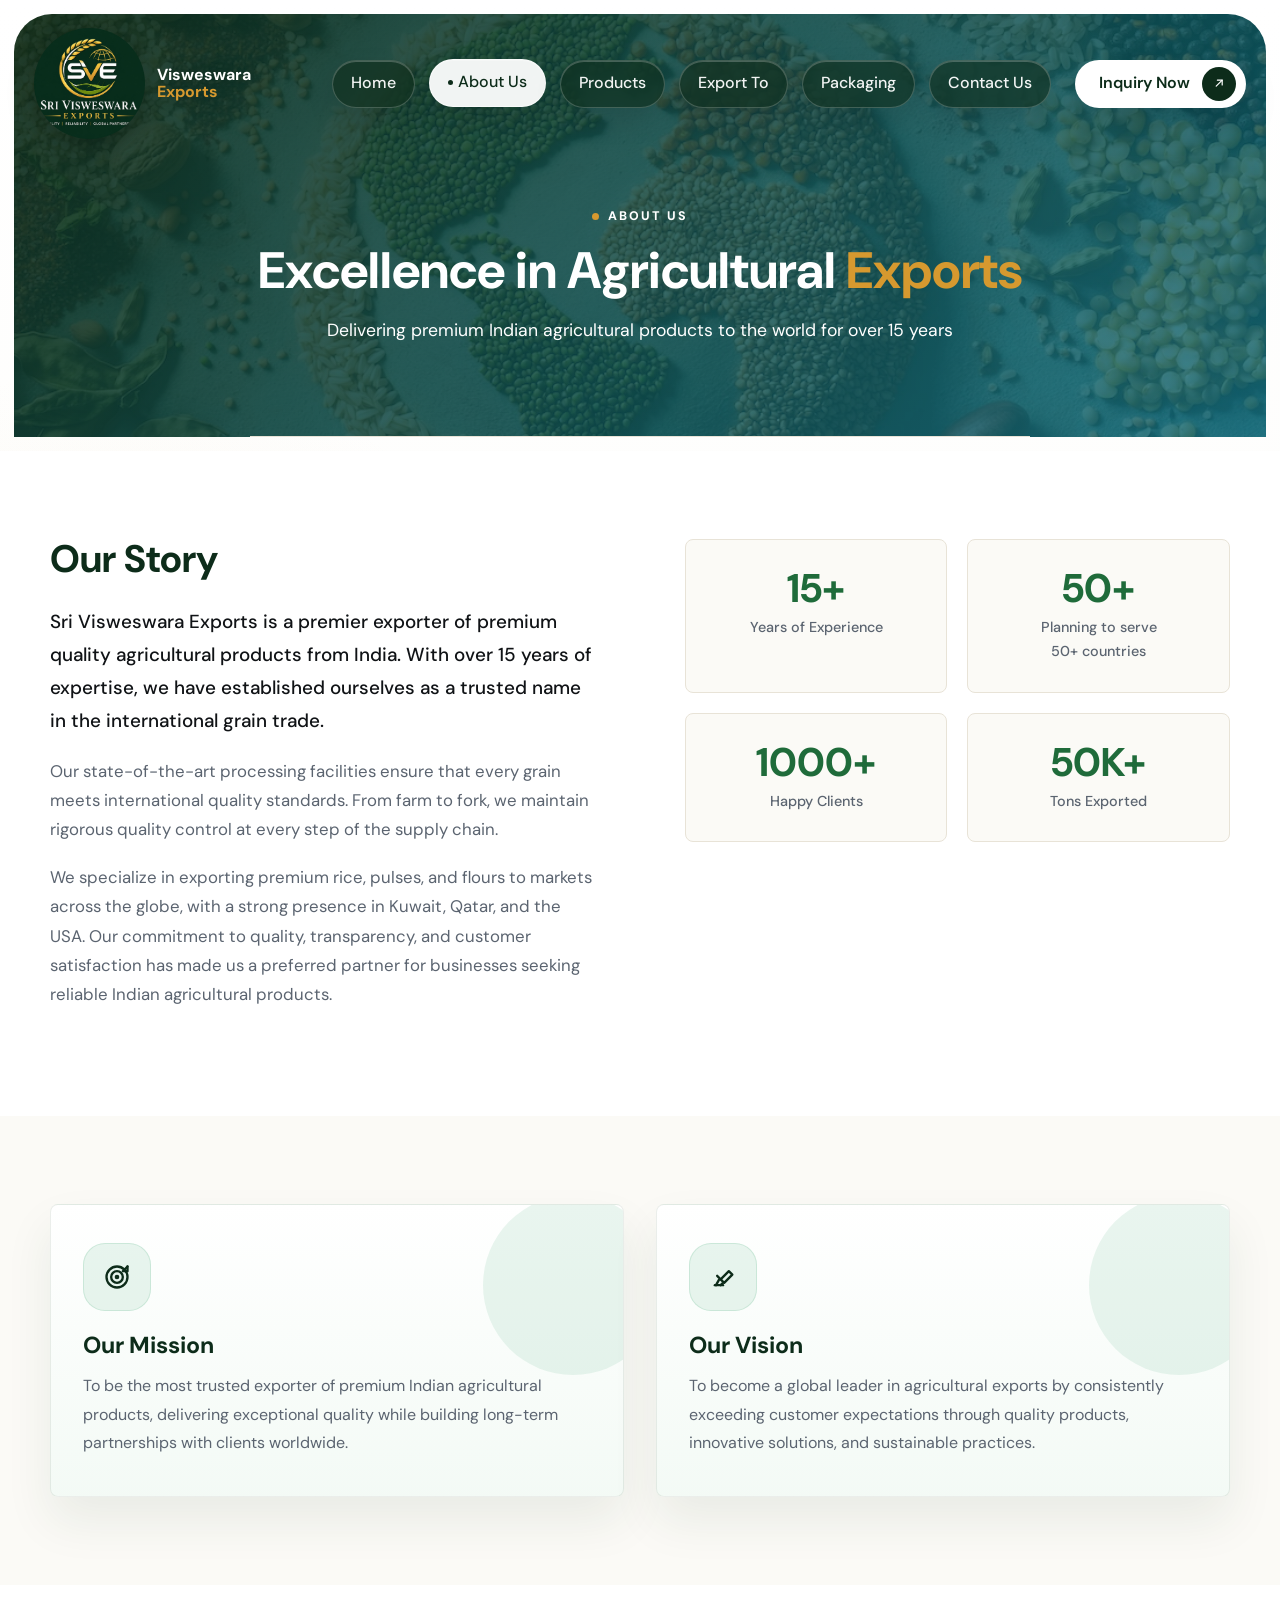
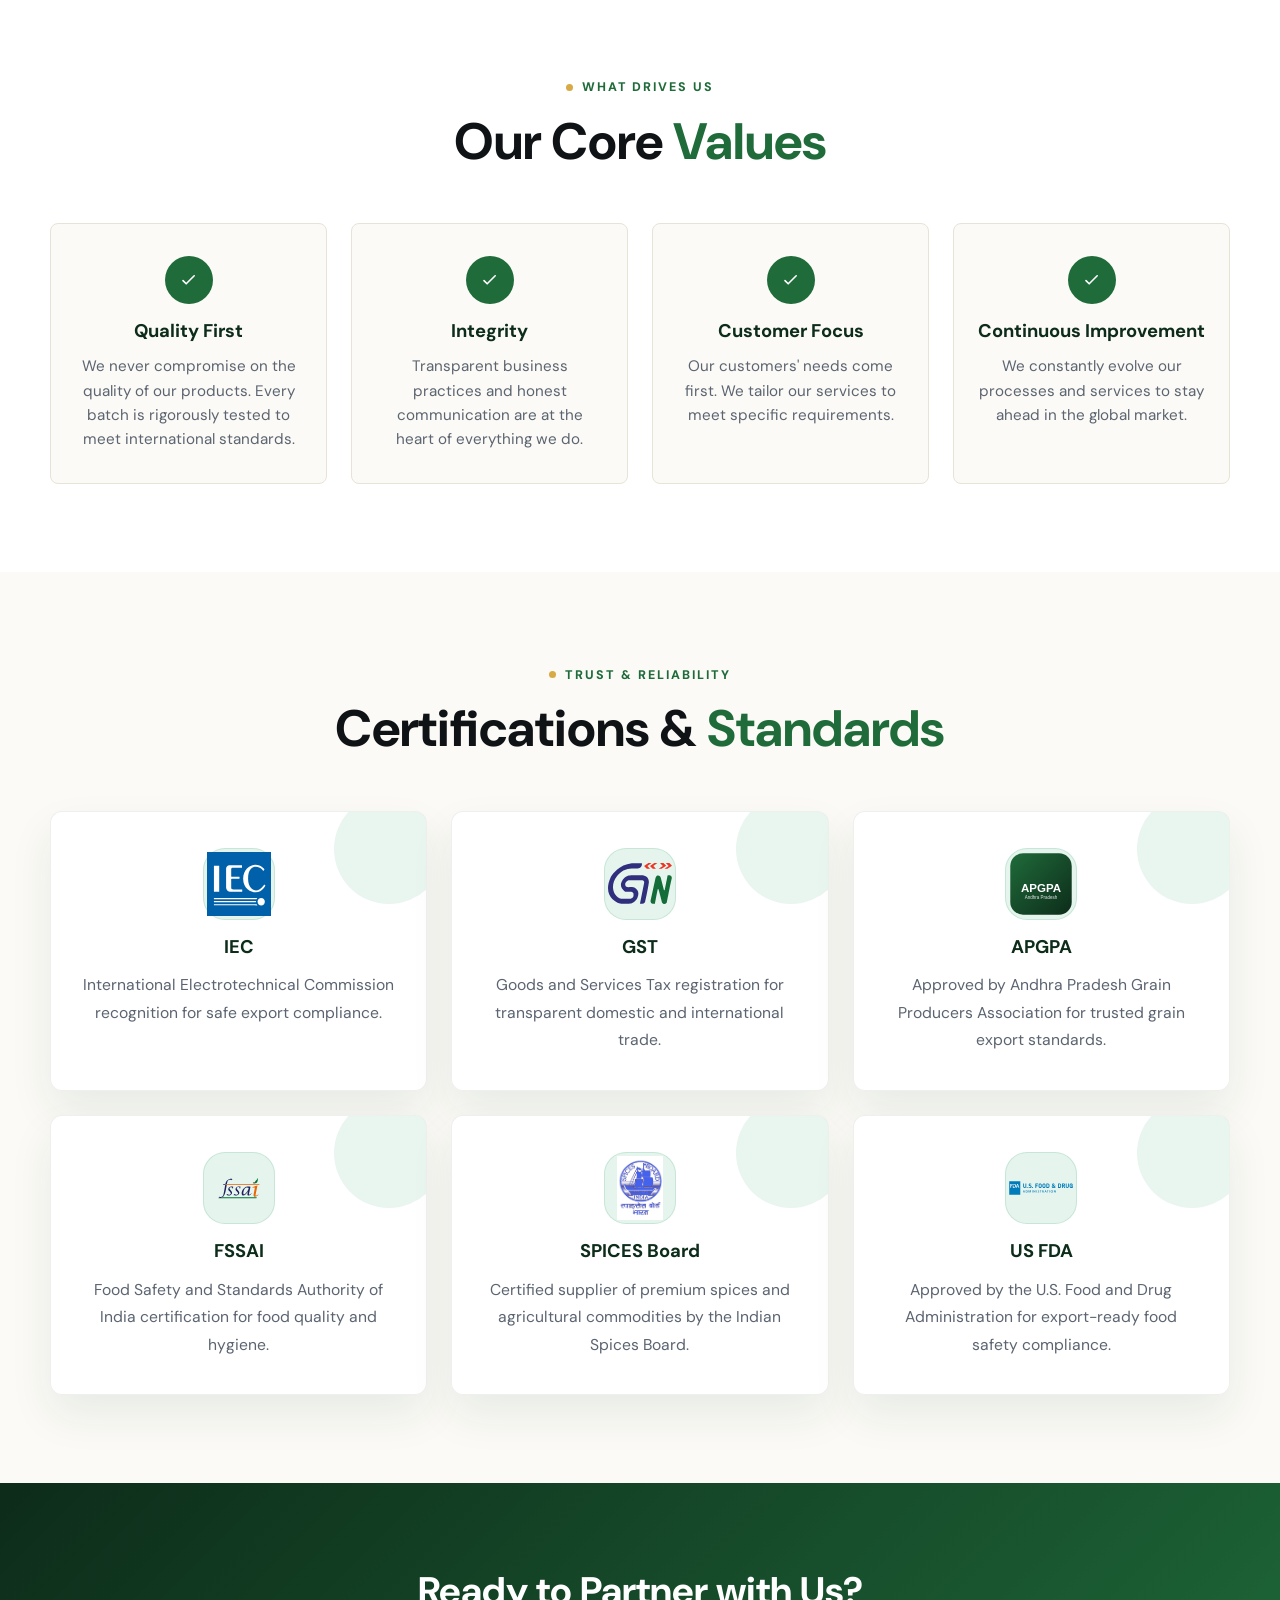
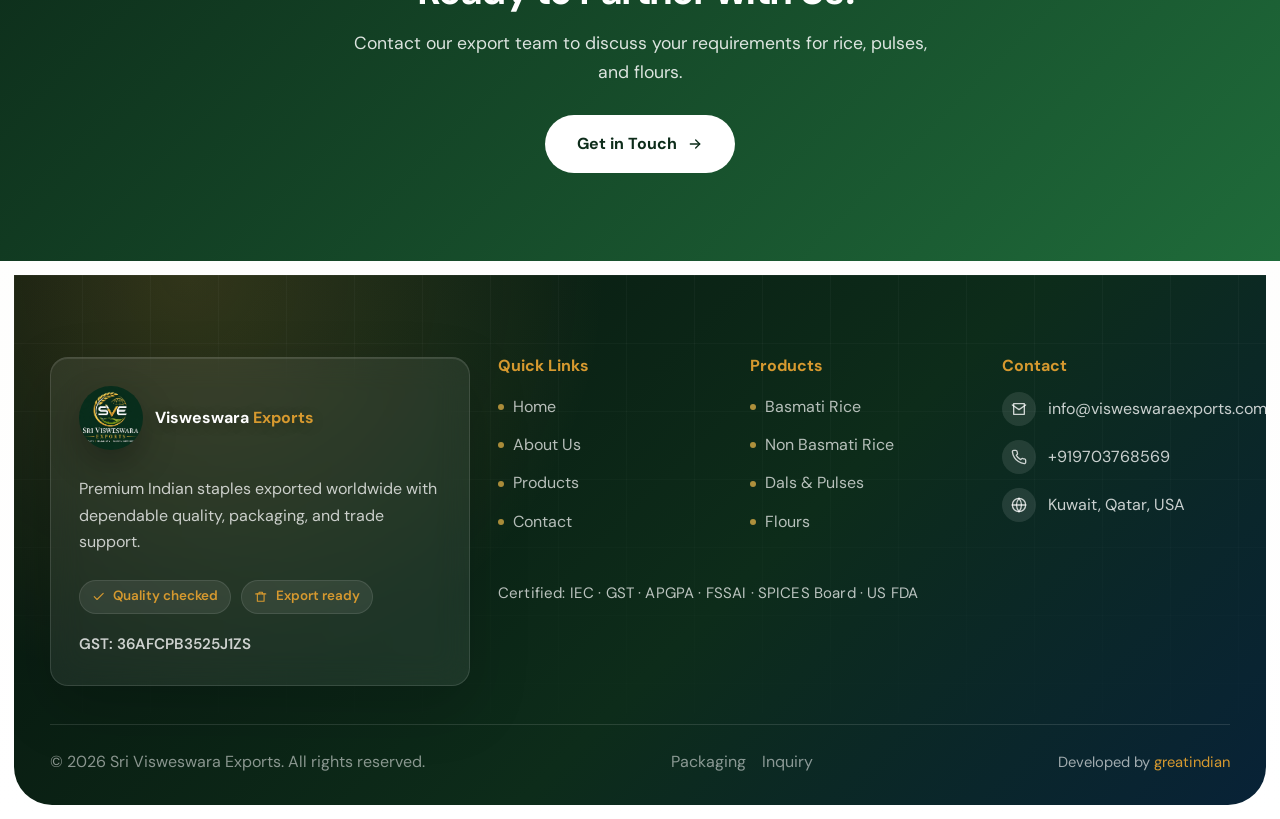
==== about.html @ f35da3e6 "50+ countries" ====
<!DOCTYPE html>
<html lang="en">
<head>
    <meta charset="UTF-8">
    <meta name="viewport" content="width=device-width, initial-scale=1.0">
    <title>About Us - Sri Visweswara Exports</title>
    <meta name="description" content="Learn about Sri Visweswara Exports - premier exporter of premium quality Indian rice, pulses, and flours with 15+ years of expertise.">
    <link rel="preconnect" href="https://fonts.googleapis.com">
    <link rel="preconnect" href="https://fonts.gstatic.com" crossorigin>
    <link href="https://fonts.googleapis.com/css2?family=Cormorant+Garamond:wght@400;500;600&family=DM+Sans:wght@400;500;600;700&family=Playfair+Display:wght@400;500;600;700&display=swap" rel="stylesheet">
    <link rel="stylesheet" href="styles.css">
</head>
<body class="inner-page">
    <nav class="navbar page-navbar" id="navbar" aria-label="Primary navigation">
        <div class="nav-container">
            <a href="index.html#home" class="logo" aria-label="Sri Visweswara Exports home">
                <img src="logo.jpeg" alt="" class="logo-mark">
                <span class="logo-text">Visweswara <span>Exports</span></span>
            </a>
            <ul class="nav-menu" id="navMenu">
                <li><a href="index.html#home" class="nav-link">Home</a></li>
                <li><a href="about.html" class="nav-link active">About Us</a></li>
                <li><a href="products.html" class="nav-link">Products</a></li>
                <li><a href="index.html#exports" class="nav-link">Export To</a></li>
                <li><a href="products.html#packaging" class="nav-link">Packaging</a></li>
                <li><a href="contact.html" class="nav-link">Contact Us</a></li>
            </ul>
            <div class="nav-actions">
                <button class="nav-menu-button" type="button" aria-label="Open quick menu">
                    <span></span>
                    <span></span>
                    <span></span>
                </button>
                <a href="contact.html" class="nav-cta">Inquiry Now <span aria-hidden="true"><svg class="icon-svg" viewBox="0 0 24 24"><path d="M7 17 17 7"/><path d="M9 7h8v8"/></svg></span></a>
            </div>
            <button class="hamburger" id="hamburger" aria-label="Toggle menu">
                <span></span>
                <span></span>
                <span></span>
            </button>
        </div>
    </nav>

    <main>
        <section class="page-hero">
            <div class="container">
                <span class="section-tag">About Us</span>
                <h1 class="section-title">Excellence in Agricultural <span class="text-gradient">Exports</span></h1>
                <p class="section-subtitle">
                    Delivering premium Indian agricultural products to the world for over 15 years
                </p>
            </div>
        </section>

        <!-- About Content -->
        <section class="about-page-content">
            <div class="container">
                <div class="about-page-grid">
                    <div class="about-page-main">
                        <h2>Our Story</h2>
                        <p class="lead-text">
                            Sri Visweswara Exports is a premier exporter of premium quality agricultural products 
                            from India. With over 15 years of expertise, we have established ourselves as a 
                            trusted name in the international grain trade.
                        </p>
                        <p>
                            Our state-of-the-art processing facilities ensure that every grain meets 
                            international quality standards. From farm to fork, we maintain rigorous 
                            quality control at every step of the supply chain.
                        </p>
                        <p>
                            We specialize in exporting premium rice, pulses, and flours to markets across 
                            the globe, with a strong presence in Kuwait, Qatar, and the USA. Our commitment 
                            to quality, transparency, and customer satisfaction has made us a preferred 
                            partner for businesses seeking reliable Indian agricultural products.
                        </p>
                    </div>
                    <div class="about-page-stats">
                        <div class="stat-card">
                            <span class="stat-number">15+</span>
                            <span class="stat-label">Years of Experience</span>
                        </div>
                        <div class="stat-card">
                            <span class="stat-number">50+</span>
                            <span class="stat-label">Planning to serve<br>50+ countries</span>
                        </div>
                        <div class="stat-card">
                            <span class="stat-number">1000+</span>
                            <span class="stat-label">Happy Clients</span>
                        </div>
                        <div class="stat-card">
                            <span class="stat-number">50K+</span>
                            <span class="stat-label">Tons Exported</span>
                        </div>
                    </div>
                </div>
            </div>
        </section>

        <!-- Mission & Vision -->
        <section class="about-mission">
            <div class="container">
                <div class="mission-grid">
                    <div class="mission-card">
                        <div class="mission-icon"><svg class="icon-svg" viewBox="0 0 24 24" aria-hidden="true"><circle cx="12" cy="12" r="9"/><circle cx="12" cy="12" r="5"/><circle cx="12" cy="12" r="1"/><path d="m18 6 3-3"/><path d="M21 3v4h-4"/></svg></div>
                        <h3>Our Mission</h3>
                        <p>To be the most trusted exporter of premium Indian agricultural products, delivering exceptional quality while building long-term partnerships with clients worldwide.</p>
                    </div>
                    <div class="mission-card">
                        <div class="mission-icon"><svg class="icon-svg" viewBox="0 0 24 24" aria-hidden="true"><path d="m10 14 7-7 3 3-7 7Z"/><path d="m7 11 3 3"/><path d="M5 19h7"/><path d="M8.5 14.5 6 19"/><path d="M11.5 17.5 10 19"/></svg></div>
                        <h3>Our Vision</h3>
                        <p>To become a global leader in agricultural exports by consistently exceeding customer expectations through quality products, innovative solutions, and sustainable practices.</p>
                    </div>
                </div>
            </div>
        </section>

        <!-- Core Values -->
        <section class="about-values">
            <div class="container">
                <div class="section-header">
                    <span class="section-tag">What Drives Us</span>
                    <h2 class="section-title">Our Core <span class="text-gradient">Values</span></h2>
                </div>
                <div class="values-grid">
                    <div class="value-card">
                        <div class="value-icon"><svg class="icon-svg" viewBox="0 0 24 24" aria-hidden="true"><path d="m5 12 4 4L19 6"/></svg></div>
                        <h3>Quality First</h3>
                        <p>We never compromise on the quality of our products. Every batch is rigorously tested to meet international standards.</p>
                    </div>
                    <div class="value-card">
                        <div class="value-icon"><svg class="icon-svg" viewBox="0 0 24 24" aria-hidden="true"><path d="m5 12 4 4L19 6"/></svg></div>
                        <h3>Integrity</h3>
                        <p>Transparent business practices and honest communication are at the heart of everything we do.</p>
                    </div>
                    <div class="value-card">
                        <div class="value-icon"><svg class="icon-svg" viewBox="0 0 24 24" aria-hidden="true"><path d="m5 12 4 4L19 6"/></svg></div>
                        <h3>Customer Focus</h3>
                        <p>Our customers' needs come first. We tailor our services to meet specific requirements.</p>
                    </div>
                    <div class="value-card">
                        <div class="value-icon"><svg class="icon-svg" viewBox="0 0 24 24" aria-hidden="true"><path d="m5 12 4 4L19 6"/></svg></div>
                        <h3>Continuous Improvement</h3>
                        <p>We constantly evolve our processes and services to stay ahead in the global market.</p>
                    </div>
                </div>
            </div>
        </section>

        <!-- Certifications -->
        <section class="about-certifications">
            <div class="container">
                <div class="section-header">
                    <span class="section-tag">Trust & Reliability</span>
                    <h2 class="section-title">Certifications & <span class="text-gradient">Standards</span></h2>
                </div>
                <div class="certifications-grid">
                    <div class="cert-card">
                        <div class="cert-icon"><img src="images/iec-logo.svg" alt="IEC"></div>
                        <h3>IEC</h3>
                        <p>International Electrotechnical Commission recognition for safe export compliance.</p>
                    </div>
                    <div class="cert-card">
                        <div class="cert-icon"><img src="images/gst-logo.svg" alt="GST"></div>
                        <h3>GST</h3>
                        <p>Goods and Services Tax registration for transparent domestic and international trade.</p>
                    </div>
                    <div class="cert-card">
                        <div class="cert-icon"><img src="images/apgpa-logo.svg" alt="APGPA"></div>
                        <h3>APGPA</h3>
                        <p>Approved by Andhra Pradesh Grain Producers Association for trusted grain export standards.</p>
                    </div>
                    <div class="cert-card">
                        <div class="cert-icon"><img src="images/fssai-logo.svg" alt="FSSAI"></div>
                        <h3>FSSAI</h3>
                        <p>Food Safety and Standards Authority of India certification for food quality and hygiene.</p>
                    </div>
                    <div class="cert-card">
                        <div class="cert-icon"><img src="images/spices-board-logo.png" alt="SPices Board"></div>
                        <h3>SPICES Board</h3>
                        <p>Certified supplier of premium spices and agricultural commodities by the Indian Spices Board.</p>
                    </div>
                    <div class="cert-card">
                        <div class="cert-icon"><img src="images/fda-logo.svg" alt="US FDA"></div>
                        <h3>US FDA</h3>
                        <p>Approved by the U.S. Food and Drug Administration for export-ready food safety compliance.</p>
                    </div>
                </div>
            </div>
        </section>

        <!-- CTA Section -->
        <section class="about-cta">
            <div class="container">
                <div class="cta-content">
                    <h2>Ready to Partner with Us?</h2>
                    <p>Contact our export team to discuss your requirements for rice, pulses, and flours.</p>
                    <a href="contact.html" class="cta-button">Get in Touch <svg class="icon-svg" viewBox="0 0 24 24" aria-hidden="true"><path d="M5 12h14"/><path d="m13 6 6 6-6 6"/></svg></a>
                </div>
            </div>
        </section>
    </main>

    <!-- Footer -->
    <footer class="footer">
        <div class="container">
            <div class="footer-grid">
                <div class="footer-brand">
                    <a href="index.html#home" class="logo">
                        <img src="logo.jpeg" alt="" class="logo-mark">
                        <span class="logo-text">Visweswara <span>Exports</span></span>
                    </a>
                    <p class="footer-desc">Premium Indian staples exported worldwide with dependable quality, packaging, and trade support.</p>
                    <div class="footer-highlights" aria-label="Export highlights">
                        <span class="footer-chip"><svg class="icon-svg" viewBox="0 0 24 24" aria-hidden="true"><path d="M20 6 9 17l-5-5"/></svg> Quality checked</span>
                        <span class="footer-chip"><svg class="icon-svg" viewBox="0 0 24 24" aria-hidden="true"><path d="M3 7h18"/><path d="M6 7v13h12V7"/><path d="M9 7V4h6v3"/></svg> Export ready</span>
                    </div>
                    <p class="footer-gst">GST: 36AFCPB3525J1ZS</p>
                </div>
                <div class="footer-right">
                    <div class="footer-links">
                        <h4>Quick Links</h4>
                        <ul>
                            <li><a href="index.html#home">Home</a></li>
                            <li><a href="about.html">About Us</a></li>
                            <li><a href="products.html">Products</a></li>
                            <li><a href="contact.html">Contact</a></li>
                        </ul>
                    </div>
                    <div class="footer-links">
                        <h4>Products</h4>
                        <ul>
                            <li><a href="products.html#basmati">Basmati Rice</a></li>
                            <li><a href="products.html#non-basmati">Non Basmati Rice</a></li>
                            <li><a href="products.html#dals">Dals & Pulses</a></li>
                            <li><a href="products.html#flours">Flours</a></li>
                        </ul>
                    </div>
                    <div class="footer-links">
                        <h4>Contact</h4>
                        <div class="footer-contact-list">
                            <div class="footer-contact-item"><span class="footer-contact-icon"><svg class="icon-svg" viewBox="0 0 24 24" aria-hidden="true"><path d="M4 4h16v16H4z"/><path d="m22 6-10 7L2 6"/></svg></span><a href="mailto:info@visweswaraexports.com">info@visweswaraexports.com</a></div>
                            <div class="footer-contact-item"><span class="footer-contact-icon"><svg class="icon-svg" viewBox="0 0 24 24" aria-hidden="true"><path d="M22 16.9v3a2 2 0 0 1-2.2 2 19.8 19.8 0 0 1-8.6-3.1 19.5 19.5 0 0 1-6-6A19.8 19.8 0 0 1 2.1 4.2 2 2 0 0 1 4.1 2h3a2 2 0 0 1 2 1.7c.1.9.3 1.7.6 2.5a2 2 0 0 1-.5 2.1L8 9.5a16 16 0 0 0 6.5 6.5l1.2-1.2a2 2 0 0 1 2.1-.5c.8.3 1.6.5 2.5.6a2 2 0 0 1 1.7 2Z"/></svg></span><a href="tel:+919703768569">+919703768569</a></div>
                            <div class="footer-contact-item"><span class="footer-contact-icon"><svg class="icon-svg" viewBox="0 0 24 24" aria-hidden="true"><circle cx="12" cy="12" r="10"/><path d="M2 12h20"/><path d="M12 2a15.3 15.3 0 0 1 0 20"/><path d="M12 2a15.3 15.3 0 0 0 0 20"/></svg></span><span>Kuwait, Qatar, USA</span></div>
                        </div>
                    </div>
                    <p class="footer-certifications">Certified: IEC · GST · APGPA · FSSAI · SPICES Board · US FDA</p>
                </div>
            </div>
            <div class="footer-bottom">
                <p>&copy; 2026 Sri Visweswara Exports. All rights reserved.</p>
                <div class="footer-bottom-links">
                    <a href="products.html#packaging">Packaging</a>
                    <a href="contact.html">Inquiry</a>
                </div>
                <p class="footer-developed">Developed by <a href="https://webdesign.greatindian.net" target="_blank" rel="noopener">greatindian</a></p>
            </div>
        </div>
    </footer>

    <script src="script.js"></script>
</body>
</html>
---- styles.css ----
/* Sri Visweswara Exports */
:root {
    --ink: #101316;
    --muted: #5b6470;
    --paper: #fbfaf6;
    --white: #ffffff;
    --line: #e8e3d7;
    --green-900: #0d2c1a;
    --green-700: #1f6b3a;
    --green-500: #3a8d55;
    --gold: #d7aa45;
    /* --gold-soft: #f2dfb1; */
    --gold-soft: #d6992f;
    --sea: #0f6f82;
    --sky: #dbeef0;
    --shadow-sm: 0 10px 30px rgba(16, 19, 22, 0.08);
    --shadow-md: 0 22px 60px rgba(16, 19, 22, 0.14);
    --radius: 8px;
    --hero-radius: 38px;
    --container: 1180px;
    --font-heading: "Playfair Display", Georgia, serif;
    --font-body: "DM Sans", -apple-system, BlinkMacSystemFont, "Segoe UI", sans-serif;
    --transition: 220ms ease;
    --transition-slow: 520ms cubic-bezier(0.22, 1, 0.36, 1);
}

*,
*::before,
*::after {
    box-sizing: border-box;
}

html {
    scroll-behavior: smooth;
}

body {
    margin: 0;
    font-family: var(--font-body);
    color: var(--ink);
    background:
        radial-gradient(circle at 10% 20%, rgba(215, 170, 69, 0.08), transparent 28rem),
        linear-gradient(180deg, #ffffff 0%, var(--paper) 42%, #ffffff 100%);
    line-height: 1.65;
    overflow-x: hidden;
}

body::before {
    content: "";
    position: fixed;
    inset: 0;
    pointer-events: none;
    z-index: -1;
    background-image: radial-gradient(circle, rgba(16, 19, 22, 0.18) 1.5px, transparent 1.5px);
    background-size: 172px 122px;
    opacity: 0.22;
}

img {
    display: block;
    max-width: 100%;
}

a {
    color: inherit;
    text-decoration: none;
    transition: color var(--transition), opacity var(--transition), transform var(--transition);
}

.icon-svg {
    width: 1em;
    height: 1em;
    display: block;
    fill: none;
    stroke: currentColor;
    stroke-width: 2;
    stroke-linecap: round;
    stroke-linejoin: round;
}

ul {
    list-style: none;
    margin: 0;
    padding: 0;
}

button,
input,
select,
textarea {
    font: inherit;
}

.container {
    width: min(100% - 40px, var(--container));
    margin: 0 auto;
}

h1,
h2,
h3,
h4 {
    margin: 0;
    line-height: 1.08;
    font-family: var(--font-body);
    color: var(--ink);
}

p {
    margin: 0;
}

.navbar {
    position: fixed;
    top: 28px;
    left: 0;
    right: 0;
    z-index: 20;
    padding: 0 34px;
    pointer-events: none;
}

.nav-container {
    width: min(100%, 1580px);
    margin: 0 auto;
    min-height: 58px;
    display: grid;
    grid-template-columns: auto 1fr auto;
    align-items: center;
    gap: 24px;
    pointer-events: auto;
}

.logo {
    display: inline-flex;
    align-items: center;
    gap: 12px;
    min-width: 0;
}

.logo-mark {
    width: 111px;
    height: 111px;
    border-radius: 50%;
    object-fit: cover;
    background: var(--white);
    box-shadow: 0 10px 28px rgba(0, 0, 0, 0.22);
    transition: transform var(--transition-slow), box-shadow var(--transition);
}

.logo:hover .logo-mark {
    transform: scale(1.04) rotate(-2deg);
    box-shadow: 0 16px 36px rgba(0, 0, 0, 0.28);
}

.logo-text {
    display: none;
    color: var(--white);
    font-weight: 700;
    line-height: 1.05;
    text-shadow: 0 2px 14px rgba(0, 0, 0, 0.22);
}

.logo-text span {
    color: var(--gold-soft);
}

.nav-menu {
    justify-self: center;
    display: flex;
    align-items: center;
    gap: 14px;
    padding: 0;
}

.nav-link {
    display: inline-flex;
    align-items: center;
    justify-content: center;
    min-height: 48px;
    padding: 0 24px;
    border-radius: 999px;
    color: rgba(255, 255, 255, 0.95);
    background: rgba(13, 44, 26, 0.48);
    border: 1px solid rgba(255, 255, 255, 0.2);
    box-shadow: inset 0 1px 0 rgba(255, 255, 255, 0.22), 0 12px 28px rgba(0, 0, 0, 0.12);
    backdrop-filter: blur(18px);
    -webkit-backdrop-filter: blur(18px);
    font-weight: 500;
    white-space: nowrap;
    transition: transform var(--transition), background var(--transition), color var(--transition), border-color var(--transition);
}

.nav-link:hover,
.nav-link.active {
    transform: translateY(-1px);
    background: rgba(255, 255, 255, 0.94);
    color: var(--green-900);
    border-color: rgba(255, 255, 255, 0.62);
}

.nav-link.active::before {
    content: "";
    width: 5px;
    height: 5px;
    margin-right: 5px;
    border-radius: 50%;
    background: currentColor;
}

.nav-actions {
    display: inline-flex;
    align-items: center;
    gap: 22px;
}

.nav-menu-button {
    width: 44px;
    height: 44px;
    border: 0;
    background: transparent;
    display: inline-grid;
    gap: 7px;
    align-content: center;
    padding: 0;
    cursor: pointer;
}

.nav-menu-button span,
.hamburger span {
    display: block;
    width: 32px;
    height: 2px;
    border-radius: 999px;
    background: rgba(255, 255, 255, 0.86);
}

.nav-cta {
    display: inline-flex;
    align-items: center;
    justify-content: center;
    gap: 12px;
    min-height: 48px;
    padding: 0 10px 0 24px;
    border-radius: 999px;
    background: var(--white);
    color: var(--green-900);
    font-weight: 600;
    box-shadow: 0 16px 34px rgba(0, 0, 0, 0.16);
    white-space: nowrap;
}

.nav-cta span {
    display: grid;
    place-items: center;
    width: 34px;
    height: 34px;
    border-radius: 50%;
    background: var(--green-900);
    color: var(--white);
    font-size: 0.9rem;
}

.hamburger {
    display: none;
    width: 48px;
    height: 48px;
    border: 0;
    border-radius: 999px;
    background: rgba(13, 44, 26, 0.48);
    backdrop-filter: blur(16px);
    -webkit-backdrop-filter: blur(16px);
    padding: 0;
    margin-right: 1rem;
    place-items: center;
    align-content: center;
    gap: 5px;
    cursor: pointer;
}

.navbar.scrolled .nav-link,
.navbar.scrolled .hamburger {
    background: rgba(16, 19, 22, 0.68);
}

.navbar.scrolled .nav-link:hover,
.navbar.scrolled .nav-link.active,
.navbar.scrolled .hamburger:hover {
    background: rgba(255, 255, 255, 0.94);
    color: var(--green-900);
    border-color: rgba(255, 255, 255, 0.62);
}

.nav-cta:hover,
.cta-button:hover {
    transform: translateY(-2px);
    box-shadow: 0 18px 42px rgba(0, 0, 0, 0.2);
}

.nav-cta:hover span {
    transform: rotate(45deg);
}

.nav-cta span {
    transition: transform var(--transition), background var(--transition);
}

.page-navbar .nav-link,
.page-navbar .hamburger {
    background: rgba(13, 44, 26, 0.62);
}

.page-navbar .nav-link:hover,
.page-navbar .nav-link.active {
    background: rgba(255, 255, 255, 0.94);
    color: var(--green-900);
}

.page-navbar .logo-text {
    display: inline;
    color: var(--white);
    text-shadow: 0 2px 14px rgba(0, 0, 0, 0.22);
}

.page-navbar .logo-text span {
    color: var(--gold-soft);
}

.hero {
    position: relative;
    min-height: 691px;
    margin: 14px;
    border-top-left-radius: var(--hero-radius);
    border-top-right-radius: var(--hero-radius);
    border-bottom-left-radius: 0;
    border-bottom-right-radius: 0;
    overflow: hidden;
    isolation: isolate;
    display: grid;
    align-items: center;
    padding: 138px clamp(28px, 5vw, 78px) 0;
    /* box-shadow: 0 22px 70px rgba(13, 44, 26, 0.24); */
}

.hero-bg {
    position: absolute;
    inset: 0;
    z-index: -2;
    background-image: url("hero-bg.jpg");
    background-size: cover;
    background-position: center 33%;
    filter: saturate(1.08);
    transform: scale(1.015);
}

.hero-bg::after {
    content: "";
    position: absolute;
    inset: 0;
    background:
        linear-gradient(180deg, rgba(10, 18, 31, 0.32) 0%, rgba(10, 18, 31, 0.42) 44%, rgba(9, 36, 43, 0.62) 100%),
        linear-gradient(90deg, rgba(0, 0, 0, 0.2), transparent 45%, rgba(0, 0, 0, 0.18));
}

.hero-content {
    width: min(100%, 1480px);
    margin: 0 auto 5rem auto;
    text-align: center;
    position: relative;
    z-index: 2;
}

.hero-title {
    color: var(--white);
    font-family: var(--font-body);
    font-size: clamp(2.31rem, 4.9vw, 5.18rem);
    line-height: 1.02;
    font-weight: 700;
    text-transform: uppercase;
    letter-spacing: 0;
    text-shadow: 0 7px 30px rgba(0, 0, 0, 0.28);
    max-width: 1400px;
    margin: 0 auto;
}

.hero-service-card {
    position: absolute;
    left: clamp(28px, 4vw, 78px);
    bottom: 56px;
    z-index: 5;
    display: grid;
    grid-template-columns: 132px minmax(0, 1fr);
    gap: 18px;
    align-items: center;
    width: min(460px, calc(100% - 56px));
    min-height: 132px;
    padding: 12px 24px 12px 12px;
    border-radius: 16px;
    background: rgba(255, 255, 255, 0.96);
    box-shadow: 0 24px 58px rgba(0, 0, 0, 0.22);
    transition: transform var(--transition-slow), box-shadow var(--transition-slow);
}

.hero-service-card:hover {
    transform: translateY(-6px);
    box-shadow: 0 30px 68px rgba(0, 0, 0, 0.28);
}

.service-thumb {
    width: 132px;
    height: 108px;
    border-radius: 8px;
    object-fit: cover;
    object-position: 49% 51%;
    transition: transform var(--transition-slow);
}

.hero-service-card:hover .service-thumb {
    transform: scale(1.05);
}

.hero-service-card h2 {
    font-family: var(--font-body);
    font-size: 1.23rem;
    text-transform: uppercase;
    letter-spacing: 0;
    color: var(--ink);
    margin-bottom: 10px;
}

.hero-service-card p {
    color: #333942;
    font-size: 0.98rem;
    line-height: 1.55;
}

.hero-promise {
    position: absolute;
    right: clamp(34px, 8vw, 170px);
    bottom: 76px;
    z-index: 5;
    width: min(560px, 42vw);
    color: var(--white);
    font-size: clamp(1.16rem, 1.6vw, 1.72rem);
    font-weight: 700;
    line-height: 1.42;
    text-shadow: 0 5px 24px rgba(0, 0, 0, 0.34);
}

.hero-emblem {
    position: absolute;
    right: 54px;
    bottom: 82px;
    z-index: 5;
    width: 92px;
    height: 92px;
    border: 2px solid rgba(255, 255, 255, 0.85);
    border-radius: 50%;
    opacity: 0.9;
}

.hero-emblem::before,
.hero-emblem::after {
    content: "";
    position: absolute;
    inset: 14px;
    border: 1px solid rgba(255, 255, 255, 0.85);
    transform: rotate(45deg);
}

.hero-emblem::after {
    transform: rotate(90deg);
}
.scroll-indicator-section {
    margin-top: -40px;
}
.scroll-indicator {
    position: absolute;
    left: 50%;
    transform: translateX(-50%);
    z-index: 8;
    width: 72px;
    height: 72px;
    border-radius: 50%;
    border: 2px solid rgba(255, 255, 255, 0.45);
    background: rgba(255, 255, 255, 0.95);
    backdrop-filter: blur(10px);
    box-shadow: 0 18px 38px rgba(0, 0, 0, 0.18);
    display: block;
    text-decoration: none;
    cursor: pointer;
    transition: transform var(--transition), box-shadow var(--transition);
    animation: pulseGlow 2.8s ease-in-out infinite, scrollShift 2.8s ease-in-out infinite;
}

.scroll-indicator::before {
    content: "";
    position: absolute;
    left: 50%;
    bottom: -8px;
    transform: translateX(-50%);
    width: 100px;
    height: 30px;
    border-radius: 50%;
    background: radial-gradient(ellipse at center, rgba(255, 255, 255, 0.06) 0%, transparent 70%);
    z-index: -1;
}

.scroll-indicator::after {
    content: "";
    position: absolute;
    left: 50%;
    bottom: -20px;
    transform: translateX(-50%);
    width: 140px;
    height: 40px;
    border-radius: 50%;
    background: radial-gradient(ellipse at center, rgba(255, 255, 255, 0.03) 0%, transparent 70%);
    z-index: -2;
}

.scroll-indicator span {
    position: absolute;
    top: 50%;
    left: 50%;
    transform: translate(-50%, -50%);
    display: block;
    width: 2px;
    height: 28px;
    border-radius: 999px;
    background: linear-gradient(to bottom, transparent 0%, #000000 20%, #000000 80%, transparent 100%);
    background-size: 2px 200%;
    background-position: 0% 0%;
    animation: slideDown 2s linear infinite;
    z-index: 2;
}

.scroll-indicator span::before {
    content: "";
    position: absolute;
    left: 50%;
    bottom: -2px;
    width: 6px;
    height: 1.5px;
    border-radius: 999px;
    background: #000000;
    transform: translateX(-100%) rotate(45deg);
    transform-origin: right center;
}

.scroll-indicator span::after {
    content: "";
    position: absolute;
    left: 50%;
    bottom: -2px;
    width: 6px;
    height: 1.5px;
    border-radius: 999px;
    background: #000000;
    transform: translateX(0%) rotate(-45deg);
    transform-origin: left center;
}

.scroll-indicator:hover span::before,
.scroll-indicator:hover span::after {
    background: #000000;
}

@keyframes slideDown {
    0% {
        background-position: 0% 0%;
    }
    100% {
        background-position: 0% 100%;
    }
}

@keyframes pulseGlow {
    0%, 100% {
        box-shadow: 0 18px 38px rgba(0, 0, 0, 0.18);
    }
    50% {
        box-shadow: 0 22px 44px rgba(0, 0, 0, 0.22);
    }
}

@keyframes scrollShift {
    0%, 100% {
        transform: translateX(-50%) translateY(0);
    }
    50% {
        transform: translateX(-50%) translateY(10px);
    }
}

.scroll-hill {
  position: absolute;
  left: 50%;
  bottom: -1px;
  transform: translateX(-50%);
  width: min(127px, 85vw);
  height: 78px;
  background: var(--white);
  /* Ensure the bottom corners of the hill itself are sharp (0) 
     so the waves can attach cleanly */
  border-radius: 55% 55% 0 0 / 100% 100% 0 0; 
  box-shadow: 0 12px 30px rgba(0, 0, 0, 0.08);
  z-index: 6;
}

.scroll-hill::before,
.scroll-hill::after {
  content: "";
  position: absolute;
  bottom: -1px;
  width: 30px;
  height: 30px;
  background: transparent;
  pointer-events: none;
}

/* Left Wave - Scoops outward to the left */
.scroll-hill::before {
  left: -28px; 
  border-radius: 0 0 30px 0; /* Curve the bottom-right corner */
  /* Shadow offset must match the width (30px) to fill the gap perfectly */
  box-shadow: 15px 15px 0 15px var(--white);
  clip-path: inset(0 0 0 0); /* Keeps shadow from bleeding upward */
}

/* Right Wave - Scoops outward to the right */
.scroll-hill::after {
  right: -28px;
  border-radius: 0 0 0 30px; /* Curve the bottom-left corner */
  box-shadow: -15px 15px 0 15px var(--white);
  clip-path: inset(0 0 0 0);
}

.scroll-indicator:hover {
    transform: translateX(-50%) translateY(-2px);
    box-shadow: 0 6px 24px rgba(0, 0, 0, 0.4);
}

.section-tag {
    display: inline-flex;
    align-items: center;
    gap: 9px;
    margin-bottom: 16px;
    color: var(--green-700);
    font-size: 0.78rem;
    font-weight: 800;
    letter-spacing: 0.16em;
    text-transform: uppercase;
}

.section-tag::before {
    content: "";
    width: 7px;
    height: 7px;
    border-radius: 50%;
    background: var(--gold);
}

.section-title {
    font-size: clamp(2.3rem, 4vw, 4rem);
    letter-spacing: 0;
}

.text-gradient {
    color: var(--green-700);
}

.section-subtitle {
    max-width: 650px;
    margin: 18px auto 0;
    color: var(--muted);
    font-size: 1.1rem;
}

.section-header {
    text-align: center;
    margin-bottom: 54px;
}

.page-hero {
    position: relative;
    padding: 188px 0 92px;
    text-align: center;
    margin: 14px;
    border-top-left-radius: var(--hero-radius);
    border-top-right-radius: var(--hero-radius);
    border-bottom-left-radius: 0;
    border-bottom-right-radius: 0;
    background:
        linear-gradient(135deg, rgba(13, 44, 26, 0.9), rgba(15, 111, 130, 0.78)),
        url("hero-bg.jpg") center 34% / cover;
}

.page-hero .section-title,
.page-hero .section-subtitle,
.page-hero .section-tag {
    color: var(--white);
}

.page-hero .text-gradient {
    color: var(--gold-soft);
}

.page-hero .section-tag::before {
    background: var(--gold-soft);
}

.page-hero::after {
    content: "";
    position: absolute;
    left: 50%;
    bottom: 0;
    width: min(780px, calc(100% - 40px));
    height: 1px;
    transform: translateX(-50%);
    background: var(--line);
}

/* About Page Styles */
.about-page-content {
    padding: 88px 0;
    background: var(--white);
}

.about-page-grid {
    display: grid;
    grid-template-columns: 1fr 1fr;
    gap: clamp(48px, 7vw, 90px);
    align-items: start;
}

.about-page-main h2 {
    font-size: clamp(1.8rem, 3vw, 2.4rem);
    margin-bottom: 24px;
    color: var(--green-900);
}

.about-page-main .lead-text {
    font-size: 1.18rem;
    color: var(--ink);
    font-weight: 500;
    margin-bottom: 20px;
}

.about-page-main p {
    color: var(--muted);
    font-size: 1.05rem;
    line-height: 1.75;
    margin-bottom: 18px;
}

.about-page-stats {
    display: grid;
    grid-template-columns: 1fr 1fr;
    gap: 20px;
}

.stat-card {
    padding: 28px 24px;
    border-radius: var(--radius);
    background: var(--paper);
    text-align: center;
    border: 1px solid var(--line);
    transition: transform var(--transition-slow), box-shadow var(--transition-slow), border-color var(--transition);
}

.stat-number {
    display: block;
    font-family: var(--font-body);
    font-size: 2.5rem;
    font-weight: 700;
    color: var(--green-700);
    line-height: 1;
}

.stat-label {
    display: block;
    margin-top: 8px;
    color: var(--muted);
    font-size: 0.9rem;
    font-weight: 500;
}

/* Mission & Vision */
.about-mission {
    padding: 88px 0;
    background: var(--paper);
}

.mission-grid {
    display: grid;
    grid-template-columns: 1fr 1fr;
    gap: 32px;
}

.mission-card {
    position: relative;
    overflow: hidden;
    padding: 38px 32px;
    border-radius: var(--radius);
    background: linear-gradient(180deg, rgba(255, 255, 255, 0.96), rgba(243, 250, 245, 0.96));
    border: 1px solid rgba(34, 70, 34, 0.09);
    box-shadow: 0 24px 48px rgba(20, 58, 35, 0.08);
    transition: transform var(--transition-slow), box-shadow var(--transition-slow), border-color var(--transition);
}

.mission-card::before {
    content: "";
    position: absolute;
    top: -10px;
    right: -40px;
    width: 180px;
    height: 180px;
    background: rgba(76, 174, 125, 0.12);
    border-radius: 50%;
}

.mission-card:hover,
.cert-card:hover,
.stat-card:hover {
    transform: translateY(-6px);
    box-shadow: 0 32px 70px rgba(20, 58, 35, 0.14);
    border-color: rgba(76, 174, 125, 0.35);
}

.mission-icon {
    width: 68px;
    height: 68px;
    display: grid;
    place-items: center;
    margin-bottom: 22px;
    border-radius: 22px;
    color: var(--green-900);
    background: rgba(76, 174, 125, 0.12);
    box-shadow: inset 0 0 0 1px rgba(76, 174, 125, 0.18);
    font-size: 1.6rem;
}

.mission-icon svg {
    width: 28px;
    height: 28px;
    stroke: currentColor;
    fill: none;
}

.mission-card h3 {
    font-size: 1.45rem;
    margin-bottom: 14px;
    color: var(--green-900);
}

.mission-card p {
    color: var(--muted);
    line-height: 1.8;
    font-size: 1rem;
}

/* Core Values */
.about-values {
    padding: 88px 0;
    background: var(--white);
}

.values-grid {
    display: grid;
    grid-template-columns: repeat(4, 1fr);
    gap: 24px;
}

.value-card {
    padding: 32px 24px;
    border-radius: var(--radius);
    background: var(--paper);
    text-align: center;
    border: 1px solid var(--line);
    transition: transform var(--transition), box-shadow var(--transition);
}

.value-card:hover {
    transform: translateY(-4px);
    box-shadow: var(--shadow-sm);
}

.value-icon {
    width: 48px;
    height: 48px;
    margin: 0 auto 18px;
    display: grid;
    place-items: center;
    border-radius: 50%;
    background: var(--green-700);
    color: var(--white);
    font-weight: 800;
    font-size: 1.2rem;
}

.value-card h3 {
    font-size: 1.15rem;
    margin-bottom: 12px;
    color: var(--green-900);
}

.value-card p {
    color: var(--muted);
    font-size: 0.95rem;
    line-height: 1.6;
}

/* Certifications */
.about-certifications {
    padding: 88px 0;
    background: var(--paper);
}

.certifications-grid {
    display: grid;
    grid-template-columns: repeat(3, minmax(0, 1fr));
    gap: 24px;
}

.cert-card {
    position: relative;
    overflow: hidden;
    padding: 36px 28px;
    border-radius: calc(var(--radius) + 4px);
    background: rgba(255, 255, 255, 0.96);
    text-align: center;
    border: 1px solid rgba(34, 70, 34, 0.08);
    box-shadow: 0 20px 44px rgba(15, 64, 33, 0.08);
    transition: transform var(--transition-slow), box-shadow var(--transition-slow), border-color var(--transition);
}

.cert-card::before {
    content: "";
    position: absolute;
    top: -18px;
    right: -18px;
    width: 110px;
    height: 110px;
    background: rgba(76, 174, 125, 0.12);
    border-radius: 50%;
}

.cert-card:hover {
    transform: translateY(-6px);
    box-shadow: 0 32px 70px rgba(15, 64, 33, 0.14);
    border-color: rgba(76, 174, 125, 0.28);
}

.cert-icon {
    position: relative;
    width: 72px;
    height: 72px;
    display: grid;
    place-items: center;
    margin: 0 auto 18px;
    border-radius: 22px;
    color: var(--green-900);
    background: rgba(76, 174, 125, 0.14);
    box-shadow: inset 0 0 0 1px rgba(76, 174, 125, 0.2);
    font-size: 1.15rem;
}

.cert-icon svg {
    width: 32px;
    height: 32px;
    stroke: currentColor;
    fill: none;
}

.cert-icon img {
    width: 64px;
    height: 64px;
    object-fit: contain;
}

.cert-card h3 {
    font-size: 1.15rem;
    margin-bottom: 14px;
    color: var(--green-900);
}

.cert-card p {
    color: var(--muted);
    font-size: 0.98rem;
    line-height: 1.75;
}

/* About CTA */
.about-cta {
    padding: 88px 0;
    background: linear-gradient(135deg, var(--green-900), var(--green-700));
}

.cta-content {
    text-align: center;
    max-width: 600px;
    margin: 0 auto;
}

.cta-content h2 {
    color: var(--white);
    font-size: clamp(1.8rem, 3vw, 2.4rem);
    margin-bottom: 16px;
}

.cta-content p {
    color: rgba(255, 255, 255, 0.85);
    font-size: 1.1rem;
    margin-bottom: 28px;
}

.cta-button {
    display: inline-flex;
    align-items: center;
    gap: 10px;
    padding: 16px 32px;
    border-radius: 999px;
    background: var(--white);
    color: var(--green-900);
    font-weight: 700;
    transition: transform var(--transition), box-shadow var(--transition);
}

.cta-button:hover {
    transform: translateY(-2px);
    box-shadow: var(--shadow-md);
}

.about,
.products,
.exports,
.why-us,
.contact {
    padding: 108px 0;
}

.about {
    background: var(--white);
}

.about-grid,
.contact-grid {
    display: grid;
    grid-template-columns: 1fr 1fr;
    gap: clamp(48px, 7vw, 90px);
    align-items: center;
}

.about-text,
.contact-desc {
    color: var(--muted);
    font-size: 1.08rem;
    margin-top: 20px;
}

.about-features {
    display: grid;
    gap: 14px;
    margin-top: 34px;
}

.feature-item,
.packaging-item,
.contact-method {
    display: flex;
    align-items: center;
    gap: 14px;
}

.feature-icon,
.pack-icon {
    flex: 0 0 auto;
    width: 30px;
    height: 30px;
    border-radius: 50%;
    display: grid;
    place-items: center;
    color: var(--white);
    background: var(--green-700);
    font-weight: 800;
    transition: transform var(--transition), background var(--transition);
}

.feature-item:hover .feature-icon,
.packaging-item:hover .pack-icon,
.contact-method:hover .method-icon {
    transform: scale(1.08);
    background: var(--gold);
}

.feature-item,
.packaging-item,
.contact-method {
    transition: transform var(--transition), color var(--transition);
}

.feature-item:hover,
.packaging-item:hover,
.contact-method:hover {
    transform: translateX(4px);
}

.about-image-wrapper {
    position: relative;
}

.about-image {
    min-height: 520px;
    border-radius: 22px;
    background:
        linear-gradient(135deg, rgba(13, 44, 26, 0.78), rgba(15, 111, 130, 0.38)),
        url("hero-bg.jpg") center / cover;
    box-shadow: var(--shadow-md);
    transition: transform var(--transition-slow), filter var(--transition-slow);
}

.about-image-wrapper:hover .about-image {
    transform: scale(1.015);
    filter: saturate(1.08);
}

.image-placeholder {
    display: none;
}

.about-pattern {
    position: absolute;
    inset: 26px -26px -26px 26px;
    border: 2px solid var(--gold);
    border-radius: 22px;
    z-index: -1;
}

.experience-badge {
    position: absolute;
    left: -28px;
    bottom: 32px;
    width: 176px;
    padding: 24px;
    border-radius: var(--radius);
    color: var(--white);
    background: var(--gold-soft);
    box-shadow: var(--shadow-md);
    transition: transform var(--transition-slow), box-shadow var(--transition-slow);
}

.about-image-wrapper:hover + .experience-badge,
.experience-badge:hover {
    transform: translateY(-5px);
    box-shadow: 0 28px 68px rgba(16, 19, 22, 0.2);
}

.exp-number {
    display: block;
    font-family: var(--font-heading);
    font-size: 3.2rem;
    font-weight: 700;
    line-height: 1;
}

.exp-text {
    display: block;
    margin-top: 6px;
    font-weight: 700;
    line-height: 1.25;
}

.products {
    background: var(--paper);
}

.products-grid,
.features-grid,
.exports-grid {
    display: grid;
    gap: 24px;
}

.products-grid {
    grid-template-columns: repeat(4, 1fr);
}

.product-card,
.feature-card,
.export-card,
.packaging-card,
.contact-form-wrapper {
    border: 1px solid rgba(16, 19, 22, 0.08);
    border-radius: var(--radius);
    background: var(--white);
    box-shadow: var(--shadow-sm);
}

.product-card,
.feature-card,
.export-card {
    overflow: hidden;
    transition: transform var(--transition), box-shadow var(--transition), border-color var(--transition);
}

.product-card {
    display: flex;
    flex-direction: column;
    height: 100%;
}

.product-card:hover,
.feature-card:hover,
.export-card:hover {
    transform: translateY(-6px);
    box-shadow: var(--shadow-md);
    border-color: rgba(215, 170, 69, 0.55);
}

.product-card:hover .product-card-img,
.feature-card:hover .feature-visual {
    transform: translateY(-4px) scale(1.08);
}

.product-image {
    min-height: 176px;
    aspect-ratio: 4 / 3;
    display: grid;
    place-items: center;
    position: relative;
    overflow: hidden;
    background:
        radial-gradient(circle at 28% 20%, rgba(242, 223, 177, 0.34), transparent 9rem),
        linear-gradient(135deg, var(--green-900), var(--sea));
}

.product-card-img {
    width: 100%;
    height: 100%;
    object-fit: cover;
    transition: transform var(--transition-slow), filter var(--transition);
}

.product-card:hover .product-card-img {
    filter: saturate(1.08) contrast(1.03);
}

.product-icon,
.feature-visual,
.method-icon {
    color: var(--green-700);
    font-size: 2.3rem;
}

.product-icon {
    font-size: 4.5rem;
    color: var(--gold-soft);
    transition: transform var(--transition-slow), filter var(--transition);
}

.product-overlay {
    position: absolute;
    left: 16px;
    bottom: 16px;
    padding: 7px 12px;
    border-radius: 999px;
    color: var(--green-900);
    background: var(--gold-soft);
    font-size: 0.78rem;
    font-weight: 800;
    transition: transform var(--transition), background var(--transition);
}

.product-card:hover .product-overlay {
    transform: translateY(-3px);
    background: var(--white);
}

.product-content {
    display: flex;
    flex: 1;
    flex-direction: column;
    padding: 24px;
}

.product-content h3,
.feature-card h3,
.export-card h3 {
    font-family: var(--font-body);
    font-size: 1.25rem;
    color: var(--green-900);
}

.product-list {
    display: grid;
    gap: 10px;
    margin: 18px 0 24px;
}

.product-list li {
    color: var(--muted);
    font-size: 0.96rem;
    padding-left: 18px;
    position: relative;
}

.product-list li::before {
    content: "";
    position: absolute;
    left: 0;
    top: 0.68em;
    width: 6px;
    height: 6px;
    border-radius: 50%;
    background: var(--gold);
}

.product-link {
    justify-content: center;
    min-height: 44px;
    margin-top: auto;
    padding: 0 16px;
    border: 1px solid rgba(31, 107, 58, 0.18);
    border-radius: 999px;
    color: var(--green-700);
    background: rgba(31, 107, 58, 0.08);
    font-weight: 800;
    display: inline-flex;
    align-items: center;
    gap: 6px;
}

.product-link:hover {
    color: var(--white);
    background: var(--green-700);
    transform: translateY(-2px);
}

.packaging-info {
    margin-top: 36px;
}

.packaging-card {
    width: min(100%, 820px);
    margin: 0 auto;
    padding: 28px 34px;
    transition: transform var(--transition-slow), box-shadow var(--transition-slow), border-color var(--transition);
}

.packaging-card:hover {
    transform: translateY(-5px);
    box-shadow: var(--shadow-md);
    border-color: rgba(215, 170, 69, 0.48);
}

.packaging-card h4 {
    display: inline-flex;
    align-items: center;
    gap: 10px;
    margin: 0 0 18px;
    color: var(--green-900);
    font-size: 1.18rem;
}

.packaging-details {
    display: flex;
    flex-wrap: wrap;
    gap: 16px 30px;
}

.exports {
    color: var(--white);
    background:
        linear-gradient(135deg, rgba(13, 44, 26, 0.95), rgba(15, 111, 130, 0.88)),
        url("hero-bg.jpg") center / cover;
}

.exports .section-title,
.exports .section-subtitle,
.exports .section-tag {
    color: var(--white);
}

.exports-grid {
    grid-template-columns: repeat(3, 1fr);
    margin-bottom: 44px;
}

.export-card {
    position: relative;
    text-align: center;
    padding: 34px 24px;
    background: rgba(255, 255, 255, 0.1);
    border-color: rgba(255, 255, 255, 0.16);
    backdrop-filter: blur(14px);
    -webkit-backdrop-filter: blur(14px);
}

.export-card::before {
    content: "";
    position: absolute;
    inset: 0;
    pointer-events: none;
    background: linear-gradient(135deg, rgba(242, 223, 177, 0.22), transparent 45%);
    opacity: 0;
    transition: opacity var(--transition);
}

.export-card:hover::before {
    opacity: 1;
}

.export-flag {
    width: 92px;
    height: 62px;
    display: grid;
    place-items: center;
    margin: 0 auto 16px;
    overflow: hidden;
    border-radius: 8px;
    background: rgba(255, 255, 255, 0.92);
    box-shadow: 0 16px 34px rgba(0, 0, 0, 0.18);
    transition: transform var(--transition), box-shadow var(--transition);
}

.export-flag img {
    width: 100%;
    height: 100%;
    object-fit: cover;
}

.export-card:hover .export-flag {
    transform: translateY(-4px) scale(1.04);
    box-shadow: 0 20px 44px rgba(0, 0, 0, 0.24);
}

.export-card h3 {
    color: var(--white);
}

.export-card p {
    color: rgba(255, 255, 255, 0.72);
    margin: 8px 0 18px;
}

.export-mark {
    display: inline-flex;
    align-items: center;
    gap: 8px;
    color: var(--gold-soft);
    font-size: 0.9rem;
    font-weight: 700;
}

.pulse-dot {
    width: 8px;
    height: 8px;
    border-radius: 50%;
    background: var(--gold);
    box-shadow: 0 0 0 8px rgba(215, 170, 69, 0.16);
    animation: softPulse 2.4s ease-in-out infinite;
}

.world-map {
    width: min(100%, 980px);
    margin: 0 auto;
    padding: clamp(12px, 2vw, 22px);
    border-radius: 18px;
    background: rgba(255, 255, 255, 0.14);
    border: 1px solid rgba(255, 255, 255, 0.24);
    box-shadow: 0 30px 80px rgba(0, 0, 0, 0.24), inset 0 1px 0 rgba(255, 255, 255, 0.18);
    backdrop-filter: blur(18px);
    -webkit-backdrop-filter: blur(18px);
    overflow: hidden;
    transition: transform var(--transition-slow), box-shadow var(--transition-slow);
}

.world-map:hover {
    transform: translateY(-6px);
    box-shadow: 0 38px 90px rgba(0, 0, 0, 0.3), inset 0 1px 0 rgba(255, 255, 255, 0.22);
}

.map-visual {
    position: relative;
    overflow: hidden;
    border-radius: 14px;
    background:
        linear-gradient(135deg, rgba(233, 247, 245, 0.95), rgba(248, 237, 200, 0.94));
}

.map-visual::after {
    content: "";
    position: absolute;
    inset: 0;
    pointer-events: none;
    background: radial-gradient(circle at 68% 55%, rgba(215, 170, 69, 0.22), transparent 19rem);
}

.export-map-svg {
    position: absolute;
    inset: 0;
    width: 100%;
    height: 100%;
    display: block;
    pointer-events: none;
}

.real-world-map {
    width: 100%;
    aspect-ratio: 2 / 1;
    object-fit: contain;
    padding: clamp(10px, 1.8vw, 22px);
    opacity: 0.84;
    mix-blend-mode: multiply;
    filter: sepia(0.12) saturate(0.92) contrast(1.04);
    transition: opacity var(--transition), filter var(--transition-slow), transform var(--transition-slow);
}

.world-map:hover .real-world-map {
    opacity: 0.92;
    filter: sepia(0.06) saturate(1.02) contrast(1.08);
    transform: scale(1.01);
}

.map-grid path {
    stroke: rgba(13, 44, 26, 0.13);
    stroke-width: 1;
}

.map-land path {
    fill: url(#mapLand);
    opacity: 0.88;
    filter: drop-shadow(0 7px 12px rgba(13, 44, 26, 0.16));
    transition: opacity var(--transition), transform var(--transition-slow);
    transform-box: fill-box;
    transform-origin: center;
}

.world-map:hover .map-land path {
    opacity: 0.96;
}

.export-routes .route {
    stroke: var(--gold);
    stroke-width: 0.38;
    stroke-linecap: round;
    stroke-dasharray: 1.25 1.4;
    filter: drop-shadow(0 0 7px rgba(215, 170, 69, 0.54));
    animation: routeFlow 3.8s linear infinite;
}

.export-routes .route-usa {
    animation-duration: 4.6s;
}

.export-routes .route-kuwait {
    animation-duration: 3.2s;
}

.export-routes .route-qatar {
    animation-duration: 3.5s;
}

.map-marker {
    filter: url(#mapGlow);
}

.map-marker text {
    fill: var(--green-900);
    font-size: 2.05px;
    font-weight: 800;
    text-anchor: middle;
    paint-order: stroke;
    stroke: rgba(255, 255, 255, 0.75);
    stroke-width: 0.56px;
    stroke-linejoin: round;
}

.marker-halo {
    fill: rgba(215, 170, 69, 0.2);
    stroke: rgba(215, 170, 69, 0.56);
    stroke-width: 2;
    animation: markerPulse 2.8s ease-in-out infinite;
    transform-box: fill-box;
    transform-origin: center;
}

.marker-core {
    fill: var(--gold);
    stroke: var(--white);
    stroke-width: 0.32;
}

.origin-marker .marker-core {
    fill: var(--green-700);
}

.features-grid {
    grid-template-columns: repeat(4, 1fr);
}

.feature-card {
    padding: 32px 24px;
    text-align: center;
}

.feature-visual {
    width: 76px;
    height: 76px;
    display: grid;
    place-items: center;
    margin: 0 auto 22px;
    border-radius: 50%;
    background: var(--sky);
}

.feature-card p {
    color: var(--muted);
    margin-top: 12px;
    font-size: 0.96rem;
}

.contact {
    background: linear-gradient(90deg, var(--paper) 0 62%, var(--green-900) 62% 100%);
}

.contact-page-section {
    padding-top: 88px;
}

.contact-methods {
    display: grid;
    gap: 22px;
    margin-top: 34px;
}

.method-icon {
    width: 58px;
    height: 58px;
    display: grid;
    place-items: center;
    border-radius: var(--radius);
    background: var(--gold-soft);
    transition: transform var(--transition), background var(--transition), box-shadow var(--transition);
}

.method-details {
    display: grid;
    gap: 2px;
}

.method-label {
    color: var(--muted);
    font-size: 0.78rem;
    font-weight: 800;
    letter-spacing: 0.08em;
    text-transform: uppercase;
}

.method-value {
    color: var(--ink);
    font-weight: 800;
}

.contact-form-wrapper {
    padding: 38px;
}

.contact-form {
    display: grid;
    gap: 22px;
}

.form-row {
    display: grid;
    grid-template-columns: 1fr 1fr;
    gap: 18px;
}

.form-group {
    display: grid;
    gap: 8px;
}

.form-group label {
    color: var(--ink);
    font-size: 0.9rem;
    font-weight: 800;
}

.form-group input,
.form-group select,
.form-group textarea {
    width: 100%;
    border: 1px solid var(--line);
    border-radius: var(--radius);
    padding: 14px 15px;
    color: var(--ink);
    background: #fffdf8;
    outline: none;
    transition: border-color var(--transition), box-shadow var(--transition), background var(--transition);
}

.form-group input:hover,
.form-group select:hover,
.form-group textarea:hover {
    border-color: rgba(31, 107, 58, 0.38);
    background: var(--white);
}

.form-group textarea {
    resize: vertical;
    min-height: 126px;
}

.form-group input:focus,
.form-group select:focus,
.form-group textarea:focus {
    border-color: var(--green-700);
    background: var(--white);
    box-shadow: 0 0 0 4px rgba(31, 107, 58, 0.12);
}

.btn {
    display: inline-flex;
    align-items: center;
    justify-content: center;
    gap: 10px;
    min-height: 52px;
    padding: 0 26px;
    border: 0;
    border-radius: 999px;
    cursor: pointer;
    font-weight: 800;
    transition: transform var(--transition), box-shadow var(--transition), background var(--transition);
    position: relative;
    overflow: hidden;
}

.btn::before {
    content: "";
    position: absolute;
    inset: 0;
    background: linear-gradient(120deg, transparent, rgba(255, 255, 255, 0.26), transparent);
    transform: translateX(-120%);
    transition: transform 620ms ease;
}

.btn:hover::before {
    transform: translateX(120%);
}

.btn-primary {
    color: var(--white);
    background: linear-gradient(135deg, var(--green-900), var(--green-700));
}

.btn-primary:hover {
    transform: translateY(-2px);
    box-shadow: var(--shadow-sm);
}

.btn-submit {
    width: 100%;
}

.footer {
    position: relative;
    overflow: hidden;
    padding: 82px 0 30px;
    margin: 14px;
  border-top-left-radius: 0;
  border-top-right-radius: 0;
  border-bottom-left-radius: var(--hero-radius);
  border-bottom-right-radius: var(--hero-radius);
    color: rgba(255, 255, 255, 0.76);
    background:
        radial-gradient(circle at 14% 0%, rgba(215, 170, 69, 0.2), transparent 26rem),
        linear-gradient(135deg, #07140d 0%, #0d2c1a 58%, #082237 100%);
}

.footer::before {
    content: "";
    position: absolute;
    inset: 0;
    pointer-events: none;
    background-image: linear-gradient(rgba(255, 255, 255, 0.045) 1px, transparent 1px), linear-gradient(90deg, rgba(255, 255, 255, 0.045) 1px, transparent 1px);
    background-size: 68px 68px;
    mask-image: linear-gradient(180deg, rgba(0, 0, 0, 0.78), transparent);
}

.footer .container {
    position: relative;
    z-index: 1;
}

.footer .logo-text {
    display: inline;
    color: var(--white);
}

.footer .logo-mark {
    width: 64px;
    height: 64px;
    box-shadow: 0 14px 34px rgba(0, 0, 0, 0.28);
}

.footer-grid {
    display: grid;
    grid-template-columns: minmax(280px, 420px) minmax(320px, 1fr);
    gap: 28px;
    align-items: start;
}

.footer-brand,
.footer-links,
.footer-right {
    min-width: 0;
}

.footer-brand,
.footer-links {
    min-height: 100%;
}

.footer-right {
    display: grid;
    grid-template-columns: repeat(3, minmax(180px, 1fr));
    gap: 24px;
}

.footer-right .footer-certifications {
    grid-column: 1 / -1;
    margin-top: 22px;
}

.footer-brand {
    padding: 28px;
    border: 1px solid rgba(255, 255, 255, 0.12);
    border-radius: 18px;
    background: rgba(255, 255, 255, 0.07);
    box-shadow: inset 0 1px 0 rgba(255, 255, 255, 0.1), 0 22px 60px rgba(0, 0, 0, 0.18);
    backdrop-filter: blur(16px);
    -webkit-backdrop-filter: blur(16px);
}

.footer-desc {
    max-width: 390px;
    margin-top: 18px;
}

.footer-highlights {
    display: flex;
    flex-wrap: wrap;
    gap: 10px;
    margin-top: 24px;
}

.footer-chip {
    display: inline-flex;
    align-items: center;
    gap: 8px;
    min-height: 34px;
    padding: 0 12px;
    border-radius: 999px;
    color: var(--gold-soft);
    background: rgba(255, 255, 255, 0.08);
    border: 1px solid rgba(255, 255, 255, 0.1);
    font-size: 0.84rem;
    font-weight: 600;
}

.footer-links h4 {
    margin: 0 0 18px;
    color: var(--gold-soft);
    font-family: var(--font-body);
    font-size: 1rem;
}

.footer-links ul {
    display: grid;
    gap: 10px;
}

.footer-links li {
    color: rgba(255, 255, 255, 0.7);
}

.footer-links a:hover {
    color: var(--gold-soft);
    transform: translateX(4px);
}

.footer-links a {
    display: inline-flex;
    align-items: center;
    gap: 9px;
}

.footer-links ul a::before {
    content: "";
    width: 6px;
    height: 6px;
    border-radius: 50%;
    background: rgba(215, 170, 69, 0.8);
}

.footer-contact-list {
    display: grid;
    gap: 14px;
}

.footer-contact-item {
    display: grid;
    grid-template-columns: 34px 1fr;
    gap: 12px;
    align-items: center;
}

.footer-contact-icon {
    width: 34px;
    height: 34px;
    display: grid;
    place-items: center;
    border-radius: 50%;
    color: var(--gold-soft);
    background: rgba(255, 255, 255, 0.1);
}

.footer-contact-item span,
.footer-contact-item a {
    color: rgba(255, 255, 255, 0.78);
    line-height: 1.35;
}

.footer-gst {
    margin-top: 18px;
    color: rgba(255, 255, 255, 0.78);
    font-size: 0.95rem;
    font-weight: 600;
}

.footer-certifications {
    margin-top: 28px;
    display: flex;
    flex-wrap: wrap;
    gap: 12px;
    color: rgba(255, 255, 255, 0.72);
    font-size: 0.94rem;
    letter-spacing: 0.01em;
}

.footer-developed {
    color: rgba(255, 255, 255, 0.62);
    font-size: 0.92rem;
}

.footer-developed a {
    color: var(--gold-soft);
    text-decoration: none;
}

.footer-developed a:hover {
    text-decoration: underline;
}

.footer-bottom {
    display: flex;
    flex-wrap: wrap;
    align-items: center;
    justify-content: space-between;
    gap: 20px;
    margin-top: 38px;
    padding-top: 24px;
    border-top: 1px solid rgba(255, 255, 255, 0.12);
    color: rgba(255, 255, 255, 0.52);
}

.footer-bottom-links {
    display: flex;
    flex-wrap: wrap;
    gap: 16px;
}

.footer-bottom-links a:hover {
    color: var(--gold-soft);
}

.modal {
    position: fixed;
    inset: 0;
    z-index: 50;
    display: grid;
    place-items: center;
    padding: 24px;
    background: rgba(0, 0, 0, 0.62);
    opacity: 0;
    visibility: hidden;
    transition: opacity var(--transition), visibility var(--transition);
}

.modal.active {
    opacity: 1;
    visibility: visible;
}

.modal-content {
    width: min(100%, 440px);
    padding: 38px;
    border-radius: var(--radius);
    background: var(--white);
    text-align: center;
    box-shadow: var(--shadow-md);
}

.modal-icon {
    width: 72px;
    height: 72px;
    margin: 0 auto 18px;
    display: grid;
    place-items: center;
    border-radius: 50%;
    color: var(--white);
    background: var(--green-700);
    font-size: 2rem;
    font-weight: 900;
}

.modal-content h3 {
    margin-bottom: 10px;
}

.modal-content p {
    color: var(--muted);
    margin-bottom: 24px;
}

.animate-item {
    opacity: 0;
    transform: translateY(24px);
    animation: fadeInUp 720ms ease forwards;
}

.animate-item:nth-child(2) {
    animation-delay: 120ms;
}

.animate-item:nth-child(3) {
    animation-delay: 220ms;
}

.reveal {
    opacity: 0;
    transform: translateY(28px);
    transition: opacity 700ms ease, transform 700ms ease;
}

.reveal.active {
    opacity: 1;
    transform: translateY(0);
}

@keyframes fadeInUp {
    to {
        opacity: 1;
        transform: translateY(0);
    }
}

@keyframes routeFlow {
    to {
        stroke-dashoffset: 96;
    }
}

@keyframes routeFlowMobile {
    to {
        stroke-dashoffset: -96;
    }
}

@keyframes markerPulse {
    0%, 100% {
        opacity: 0.62;
        transform: scale(0.82);
    }
    50% {
        opacity: 1;
        transform: scale(1.12);
    }
}

@keyframes softPulse {
    0%, 100% {
        box-shadow: 0 0 0 7px rgba(215, 170, 69, 0.12);
    }
    50% {
        box-shadow: 0 0 0 12px rgba(215, 170, 69, 0.2);
    }
}

@media (prefers-reduced-motion: reduce) {
    *,
    *::before,
    *::after {
        scroll-behavior: auto !important;
        animation-duration: 1ms !important;
        transition-duration: 1ms !important;
    }
}

@media (max-width: 1280px) {
    .nav-link {
        padding: 0 18px;
    }

    .hero-emblem {
        display: none;
    }
}

@media (max-width: 1100px) {
    .nav-container {
        grid-template-rows: auto auto;
    }

    .nav-menu {
        position: fixed;
        top: 96px;
        left: 24px;
        right: 24px;
        display: grid;
        gap: 10px;
        justify-items: stretch;
        padding: 16px;
        border-radius: 18px;
        background: rgba(13, 44, 26, 0.84);
        border: 1px solid rgba(255, 255, 255, 0.18);
        backdrop-filter: blur(18px);
        -webkit-backdrop-filter: blur(18px);
        box-shadow: 0 22px 60px rgba(16, 19, 22, 0.2);
        transform: translateY(-16px);
        opacity: 0;
        visibility: hidden;
        transition: opacity var(--transition), transform var(--transition), visibility var(--transition);
    }

    .nav-menu.active {
        opacity: 1;
        visibility: visible;
        transform: translateY(0);
    }

    .nav-link {
        width: 100%;
        justify-content: flex-start;
        background: rgba(255, 255, 255, 0.13);
    }

    .nav-actions {
        justify-self: end;
    }

    .nav-menu-button {
        display: none;
    }

    .hamburger {
        display: grid;
    }

    .hamburger.active span:nth-child(1) {
        transform: rotate(45deg) translate(5px, 5px);
    }

    .hamburger.active span:nth-child(2) {
        opacity: 0;
    }

    .hamburger.active span:nth-child(3) {
        transform: rotate(-45deg) translate(5px, -5px);
    }

    .hero {
        min-height: 720px;
    }

    .hero-promise {
        right: 34px;
        width: min(520px, 48vw);
    }
    .products-grid,
    .features-grid {
        grid-template-columns: repeat(2, 1fr);
    }

    .footer-grid {
        grid-template-columns: repeat(2, minmax(0, 1fr));
    }
}
@media (min-width: 860px){
.nav-menu-button{
    display: none;
}
}
@media (max-width: 860px) {
    .navbar {
        top: 18px;
        padding: 0 18px;
    }

    .logo-mark {
        width: 60px;
        height: 60px;
    }

    .nav-cta {
        display: none;
    }

    .hero {
        margin: 8px;
        min-height: 690px;
        padding: 120px 20px 210px;
        border-radius: 28px;
        border-bottom-left-radius: 0;
        border-bottom-right-radius: 0;
        align-items: start;
    }

    .scroll-hill {
        bottom: -2px;
        width: 132px;
        height: 76px;
        box-shadow: none;
    }

    .scroll-hill::before,
    .scroll-hill::after {
        bottom: -2px;
    }

    .scroll-indicator {
        width: 64px;
        height: 64px;
    }

    .scroll-indicator span {
        width: 2px;
        height: 22px;
    }

    .scroll-indicator span::before,
    .scroll-indicator span::after {
        width: 6px;
        height: 1px;
    }

    .hero-title {
        font-size: clamp(2.75rem, 12vw, 5.2rem);
        text-align: left;
    }

    .hero-service-card {
        left: 20px;
        right: 20px;
        bottom: 88px;
        width: auto;
        grid-template-columns: 104px 1fr;
    }

    .service-thumb {
        width: 104px;
        height: 96px;
    }

    .hero-promise {
        display: none;
        left: 22px;
        right: 22px;
        bottom: 371px;
        width: auto;
        font-size: 1rem;
    }

    .about,
    .products,
    .exports,
    .why-us,
    .contact {
        padding: 78px 0;
    }

    .about-grid,
    .contact-grid {
        grid-template-columns: 1fr;
    }

    .about-page-grid {
        grid-template-columns: 1fr;
        gap: 32px;
    }

    .about-page-stats,
    .mission-grid,
    .values-grid,
    .certifications-grid {
        grid-template-columns: 1fr;
    }

    .about-visual {
        order: -1;
    }

    .about-image {
        min-height: 380px;
    }

    .experience-badge {
        left: 20px;
    }

    .exports-grid,
    .footer-grid {
        grid-template-columns: 1fr;
    }

    .footer-right {
        grid-template-columns: 1fr;
    }

    .footer {
        padding-top: 64px;
    }

    .footer-brand {
        padding: 22px;
    }

    .footer-bottom {
        align-items: flex-start;
        flex-direction: column;
    }

    .world-map {
        padding: 10px;
        border-radius: 14px;
    }

    .map-visual {
        overflow: hidden;
    }

    .export-routes .route {
        animation-name: routeFlowMobile;
        stroke-width: 0.52;
        stroke-dasharray: 1.1 1.2;
    }

    .map-marker text {
        font-size: 2.32px;
        stroke-width: 0.68px;
    }

    .contact {
        background: var(--paper);
    }

    .page-navbar .logo-text {
        display: none;
    }

    .page-hero {
        padding: 144px 0 70px;
    }
}

@media (max-width: 620px) {
    .container {
        width: min(100% - 28px, var(--container));
    }

    .hero-service-card {
        display: flex;
        grid-template-columns: 1fr;
        padding: 12px;
    }

    .service-thumb {
        width: 100%;
        height: 126px;
    }

    .products-grid,
    .features-grid,
    .form-row {
        grid-template-columns: 1fr;
    }

    .packaging-card,
    .contact-form-wrapper,
    .modal-content {
        padding: 24px;
    }

    .section-title {
        font-size: 2.1rem;
    }

    .export-map-svg,
    .real-world-map {
        min-width: 0;
    }

    .real-world-map {
        padding: 8px;
    }

    .map-marker text {
        font-size: 2.75px;
    }
}

/* Products Page Styles */
.product-detail {
    padding: 88px 0;
    background: var(--white);
}

.product-detail:nth-child(even) {
    background: var(--paper);
}

.product-detail-grid {
    display: grid;
    grid-template-columns: 1fr 1fr;
    gap: clamp(48px, 7vw, 90px);
    align-items: center;
}

.product-detail-reverse .product-detail-grid {
    direction: rtl;
}

.product-detail-reverse .product-detail-grid > * {
    direction: ltr;
}

.product-image-wrapper {
    position: relative;
    border-radius: 22px;
    overflow: hidden;
    box-shadow: var(--shadow-md);
}

.product-image-wrapper::after {
    content: "";
    position: absolute;
    inset: 0;
    pointer-events: none;
    background: linear-gradient(135deg, rgba(255, 255, 255, 0.08), rgba(13, 44, 26, 0.18));
    opacity: 0;
    transition: opacity var(--transition-slow);
}

.product-image-wrapper:hover::after {
    opacity: 1;
}

.product-image-mosaic {
    display: grid;
    grid-template-columns: 1.25fr 0.75fr;
    grid-template-rows: repeat(2, minmax(0, 1fr));
    gap: 12px;
    min-height: 430px;
    padding: 12px;
    background:
        linear-gradient(135deg, rgba(242, 223, 177, 0.28), rgba(233, 247, 245, 0.66)),
        var(--paper);
}

.mosaic-img {
    width: 100%;
    height: 100%;
    min-height: 0;
    object-fit: cover;
    border-radius: 14px;
    filter: saturate(1.04) contrast(1.02);
    transition: transform var(--transition-slow), filter var(--transition-slow);
}

.mosaic-img-large {
    grid-row: span 2;
}

.product-image-wrapper:hover .mosaic-img {
    filter: saturate(1.12) contrast(1.04);
}

.product-image-wrapper:hover .mosaic-img-large {
    transform: scale(1.035);
}

.product-content.reveal {
    transition: transform 0.8s ease, opacity 0.8s ease;
}

.product-content.reveal.active {
    transform: translateY(0);
    opacity: 1;
}

.product-detail-image {
    width: 100%;
    height: 400px;
    object-fit: cover;
    transition: transform 0.6s ease;
}

.product-image-wrapper:hover .product-detail-image {
    transform: scale(1.05);
}

.product-content h2 {
    margin-bottom: 24px;
}

.product-description {
    margin-bottom: 32px;
}

.lead-text {
    font-size: 1.18rem;
    color: var(--ink);
    font-weight: 500;
    margin-bottom: 24px;
    line-height: 1.6;
}

.product-features,
.product-varieties {
    margin-bottom: 24px;
}

.product-variety-grid {
    display: grid;
    grid-template-columns: repeat(2, minmax(0, 1fr));
    gap: 16px;
    margin: 28px 0 6px;
}

.product-variety-grid-compact {
    grid-template-columns: repeat(auto-fit, minmax(190px, 1fr));
}

.variety-card {
    position: relative;
    overflow: hidden;
    display: grid;
    align-content: start;
    min-height: 100%;
    border-radius: 14px;
    background: var(--white);
    border: 1px solid var(--line);
    box-shadow: 0 14px 36px rgba(13, 44, 26, 0.08);
    transition: transform var(--transition-slow), box-shadow var(--transition-slow), border-color var(--transition);
}

.variety-card:hover {
    transform: translateY(-5px);
    border-color: rgba(215, 170, 69, 0.54);
    box-shadow: 0 24px 52px rgba(13, 44, 26, 0.14);
}

.variety-card img {
    width: 100%;
    aspect-ratio: 1.55;
    object-fit: cover;
    transition: transform var(--transition-slow);
}

.variety-card:hover img {
    transform: scale(1.045);
}

.variety-card h4 {
    margin: 16px 16px 8px;
    color: var(--green-900);
    font-size: 1rem;
}

.variety-card p {
    margin: 0 16px 18px;
    color: var(--muted);
    font-size: 0.9rem;
    line-height: 1.58;
}

.product-features {
    display: grid;
    gap: 16px;
}

.product-features .feature-item {
    display: block;
    padding: 18px 20px;
    border: 1px solid var(--line);
    border-radius: var(--radius);
    background: var(--paper);
}

.product-features .feature-item p {
    margin-top: 8px;
    color: var(--muted);
}

.product-features h4,
.product-varieties h4 {
    font-size: 1.1rem;
    color: var(--green-900);
    margin-bottom: 12px;
    font-weight: 600;
}

.product-features ul,
.product-varieties ul {
    list-style: none;
    padding: 0;
}

.product-features li,
.product-varieties li {
    margin-bottom: 12px;
    padding-left: 0;
    position: relative;
}

.product-features li::before,
.product-varieties li::before {
    content: "";
    display: inline-block;
    width: 8px;
    height: 8px;
    margin-right: 10px;
    border-radius: 50%;
    background: var(--gold);
}

.product-speciality,
.product-benefits {
    margin-bottom: 32px;
    padding: 24px;
    border-radius: var(--radius);
    background: var(--paper);
    border: 1px solid var(--line);
}

.product-speciality h3,
.product-benefits h3 {
    font-size: 1.2rem;
    color: var(--green-900);
    margin-bottom: 16px;
    font-weight: 600;
}

.product-speciality ul,
.product-benefits ul {
    list-style: none;
    padding: 0;
}

.product-speciality li,
.product-benefits li {
    margin-bottom: 8px;
    padding-left: 20px;
    position: relative;
    color: var(--muted);
    line-height: 1.6;
}

.product-speciality li::before,
.product-benefits li::before {
    content: "•";
    color: var(--gold);
    font-weight: bold;
    position: absolute;
    left: 0;
}

.product-detail .btn {
    margin-top: 16px;
}

/* Animation delays for staggered reveal */
.product-detail:nth-child(1) .product-image-wrapper,
.product-detail:nth-child(1) .product-content {
    transition-delay: 0.2s;
}

.product-detail:nth-child(2) .product-image-wrapper,
.product-detail:nth-child(2) .product-content {
    transition-delay: 0.4s;
}

.product-detail:nth-child(3) .product-image-wrapper,
.product-detail:nth-child(3) .product-content {
    transition-delay: 0.6s;
}

.product-detail:nth-child(4) .product-image-wrapper,
.product-detail:nth-child(4) .product-content {
    transition-delay: 0.8s;
}

/* Responsive adjustments */
@media (max-width: 1100px) {
    .product-detail-grid {
        grid-template-columns: 1fr;
        gap: 40px;
    }

    .product-detail-reverse .product-detail-grid {
        direction: ltr;
    }

    .product-image-wrapper {
        order: -1;
    }

    .product-detail-reverse .product-image-wrapper {
        order: -1;
    }

    .product-variety-grid {
        grid-template-columns: repeat(3, minmax(0, 1fr));
    }
}

@media (max-width: 620px) {
    .product-detail {
        padding: 60px 0;
    }

    .product-detail-image {
        height: 280px;
    }

    .product-image-mosaic {
        grid-template-columns: 1fr 1fr;
        min-height: 310px;
        gap: 8px;
        padding: 8px;
    }

    .mosaic-img {
        border-radius: 10px;
    }

    .product-variety-grid,
    .product-variety-grid-compact {
        grid-template-columns: 1fr;
    }

    .product-speciality,
    .product-benefits {
        padding: 20px;
    }
}
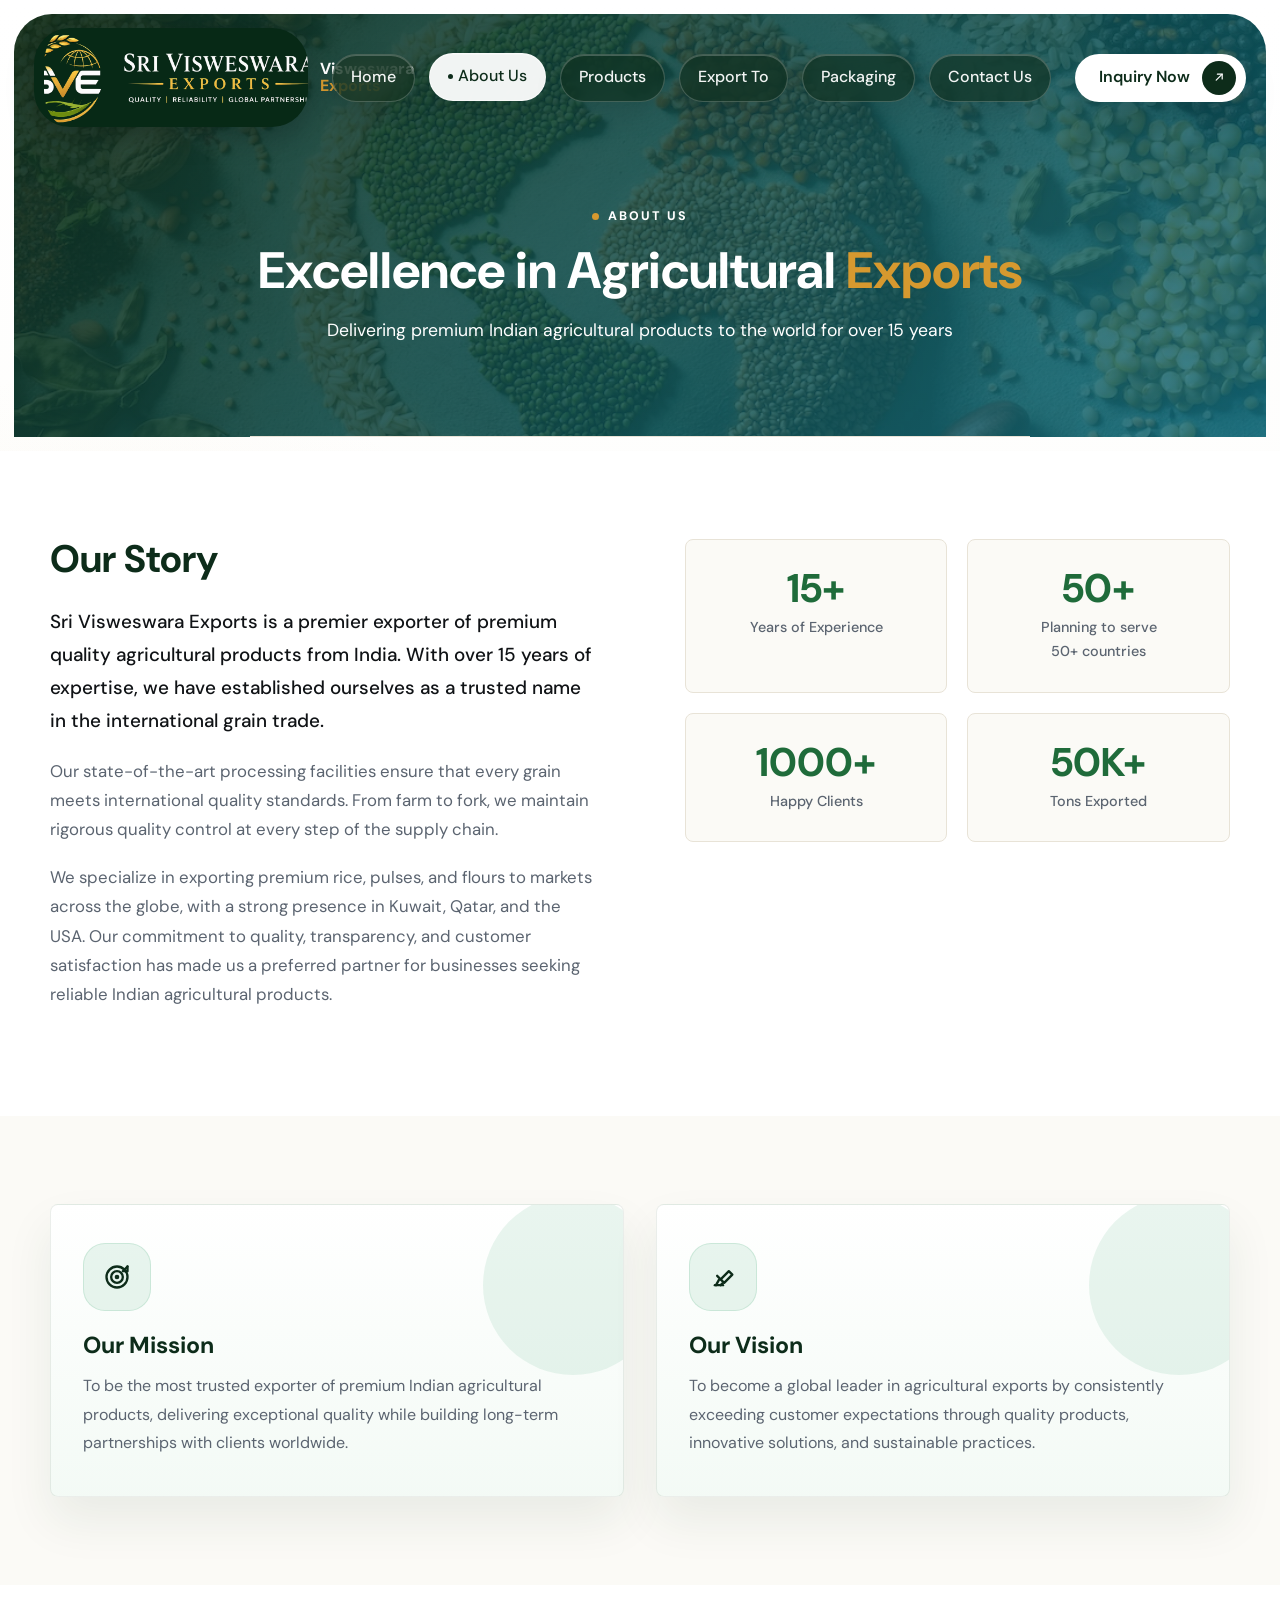
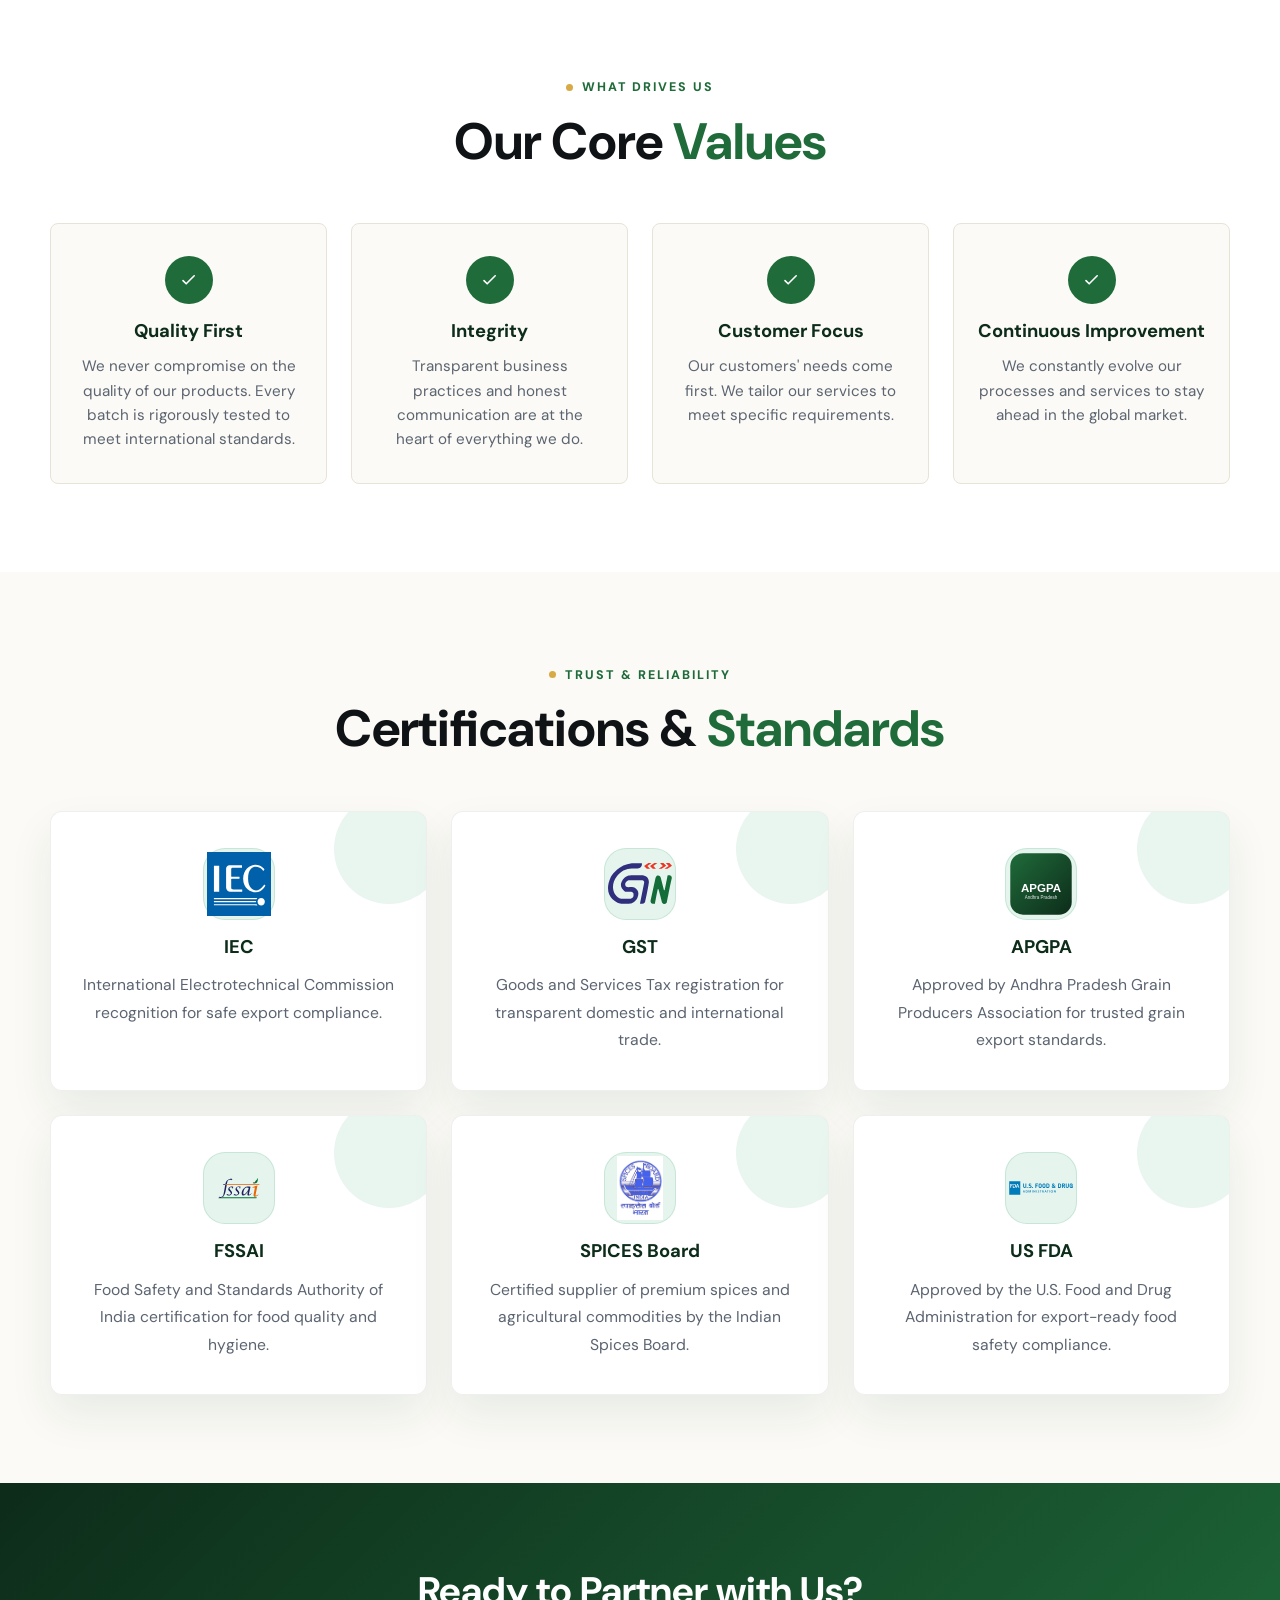
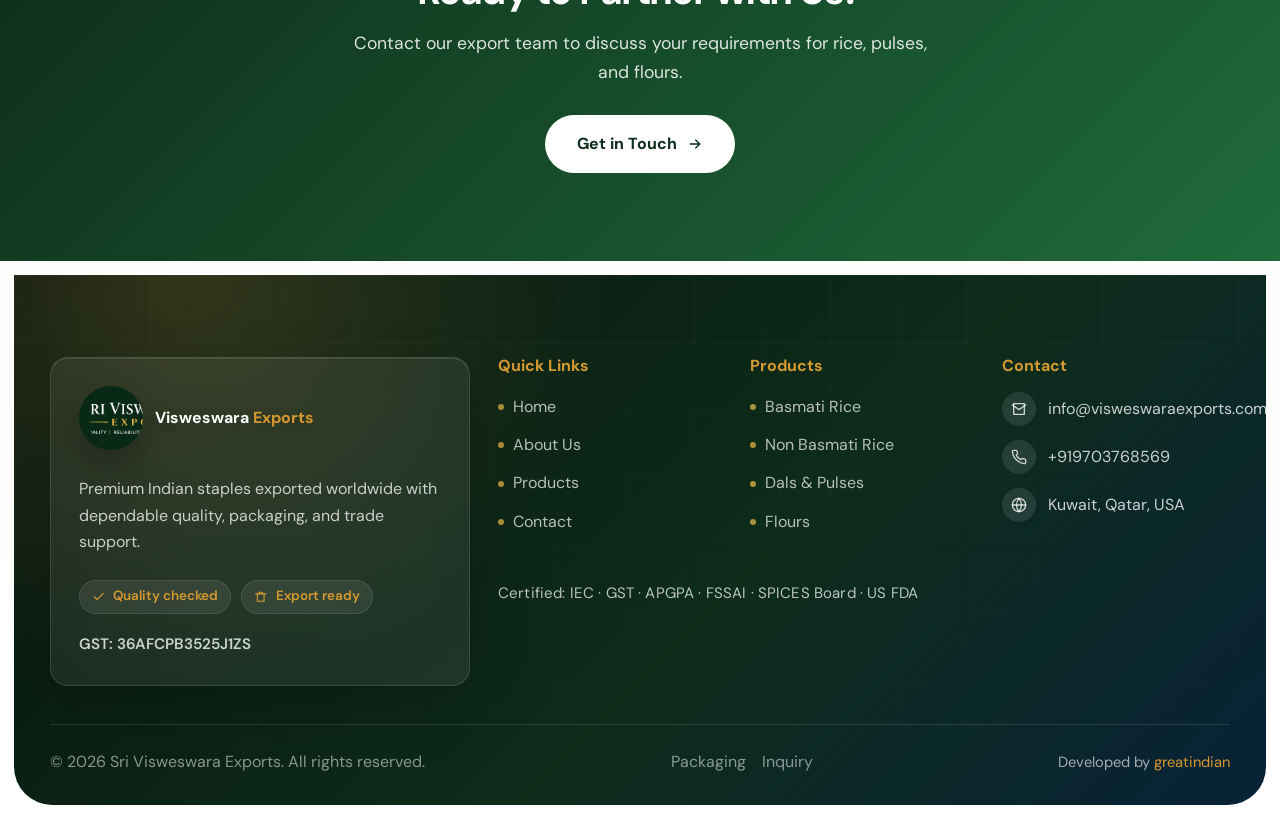
==== commit b78c9ead: "logo changes" ====
--- a/about.html
+++ b/about.html
@@ -14,7 +14,7 @@
     <nav class="navbar page-navbar" id="navbar" aria-label="Primary navigation">
         <div class="nav-container">
             <a href="index.html#home" class="logo" aria-label="Sri Visweswara Exports home">
-                <img src="logo.jpeg" alt="" class="logo-mark">
+                <img src="logo-horizontal.png" alt="" class="logo-mark">
                 <span class="logo-text">Visweswara <span>Exports</span></span>
             </a>
             <ul class="nav-menu" id="navMenu">
@@ -207,7 +207,7 @@
             <div class="footer-grid">
                 <div class="footer-brand">
                     <a href="index.html#home" class="logo">
-                        <img src="logo.jpeg" alt="" class="logo-mark">
+                        <img src="logo-horizontal.png" alt="" class="logo-mark">
                         <span class="logo-text">Visweswara <span>Exports</span></span>
                     </a>
                     <p class="footer-desc">Premium Indian staples exported worldwide with dependable quality, packaging, and trade support.</p>
--- a/styles.css
+++ b/styles.css
@@ -139,13 +139,14 @@
 }
 
 .logo-mark {
-    width: 111px;
-    height: 111px;
-    border-radius: 50%;
-    object-fit: cover;
-    background: var(--white);
-    box-shadow: 0 10px 28px rgba(0, 0, 0, 0.22);
-    transition: transform var(--transition-slow), box-shadow var(--transition);
+  width: 341px;
+  height: 99px;
+  border-radius: 36px;
+  object-fit: cover;
+  background: #072916;
+  box-shadow: 0 10px 28px rgba(0, 0, 0, 0.22);
+  transition: transform var(--transition-slow), box-shadow var(--transition);
+  padding-left: 10px;
 }
 
 .logo:hover .logo-mark {
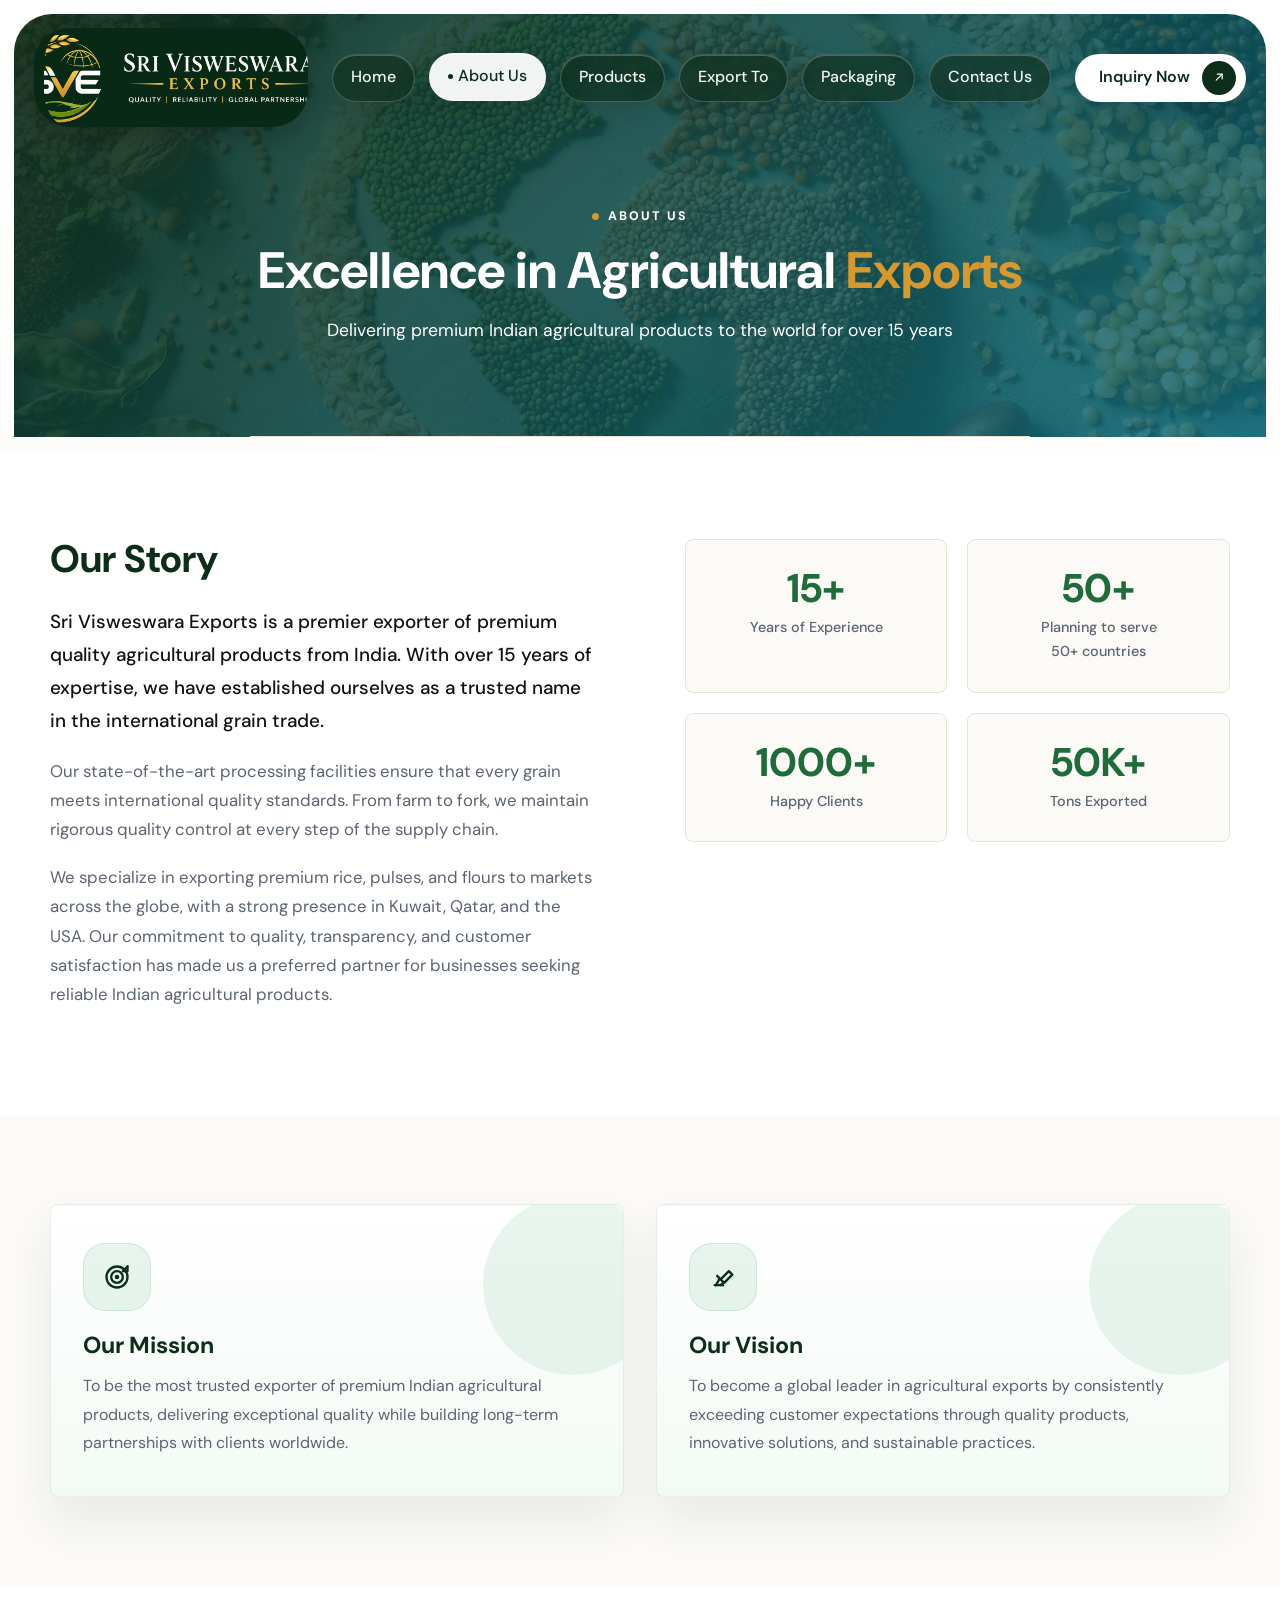
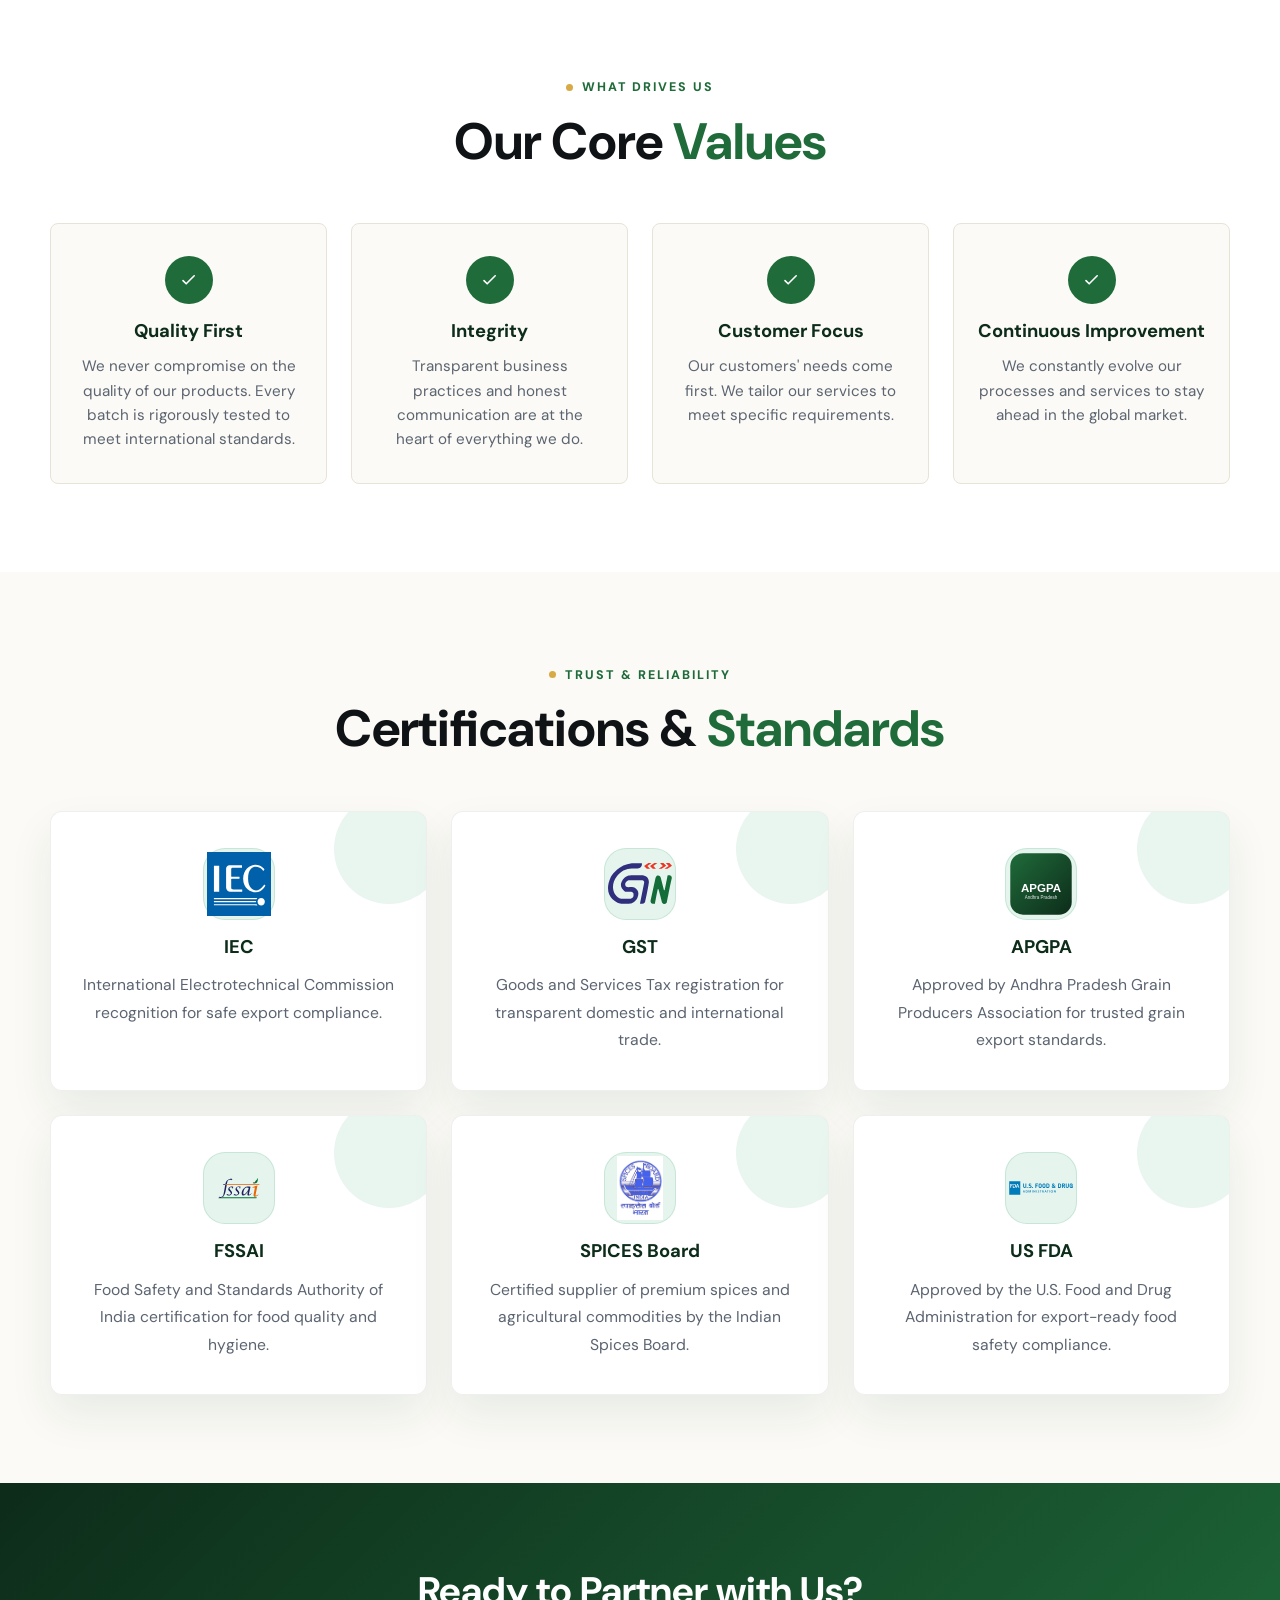
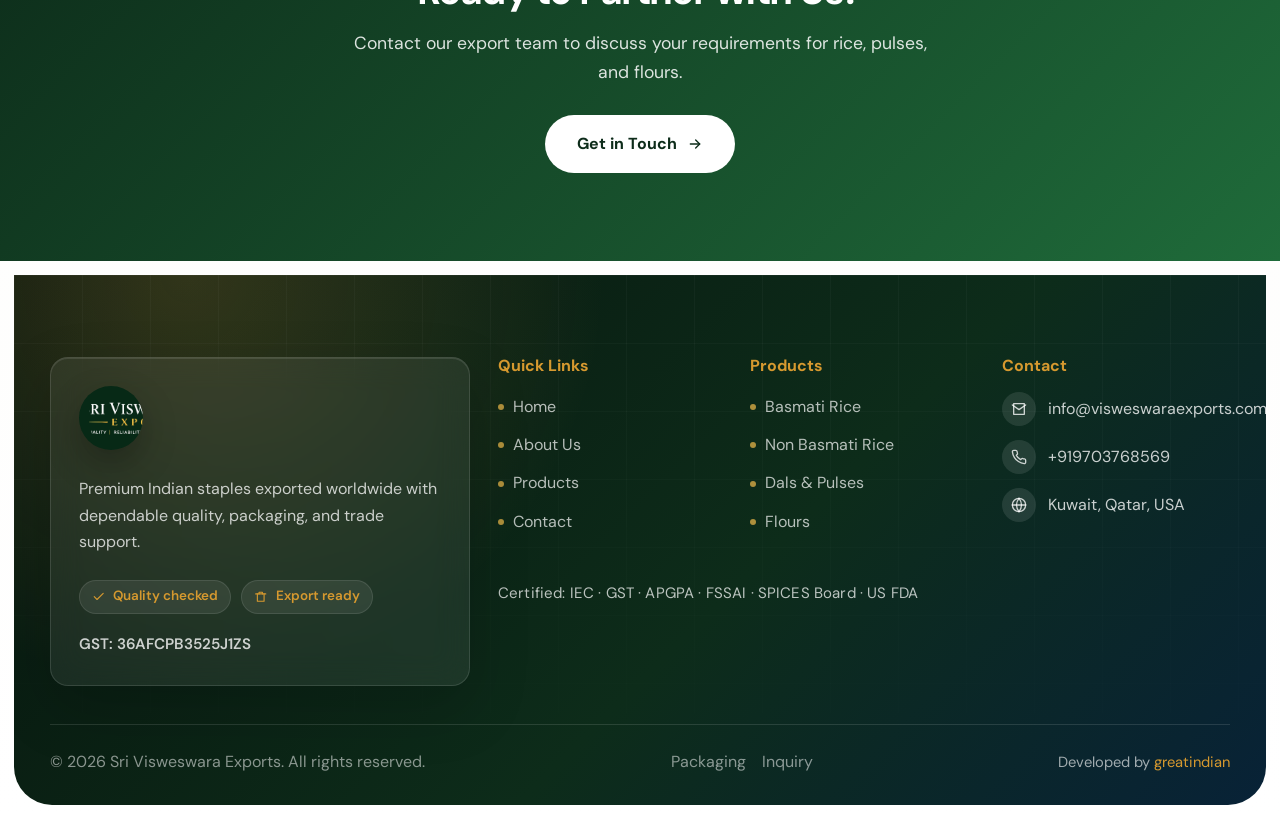
==== commit 03240576: "mobile logo changes" ====
--- a/about.html
+++ b/about.html
@@ -15,7 +15,7 @@
         <div class="nav-container">
             <a href="index.html#home" class="logo" aria-label="Sri Visweswara Exports home">
                 <img src="logo-horizontal.png" alt="" class="logo-mark">
-                <span class="logo-text">Visweswara <span>Exports</span></span>
+                
             </a>
             <ul class="nav-menu" id="navMenu">
                 <li><a href="index.html#home" class="nav-link">Home</a></li>
@@ -208,7 +208,7 @@
                 <div class="footer-brand">
                     <a href="index.html#home" class="logo">
                         <img src="logo-horizontal.png" alt="" class="logo-mark">
-                        <span class="logo-text">Visweswara <span>Exports</span></span>
+                        
                     </a>
                     <p class="footer-desc">Premium Indian staples exported worldwide with dependable quality, packaging, and trade support.</p>
                     <div class="footer-highlights" aria-label="Export highlights">
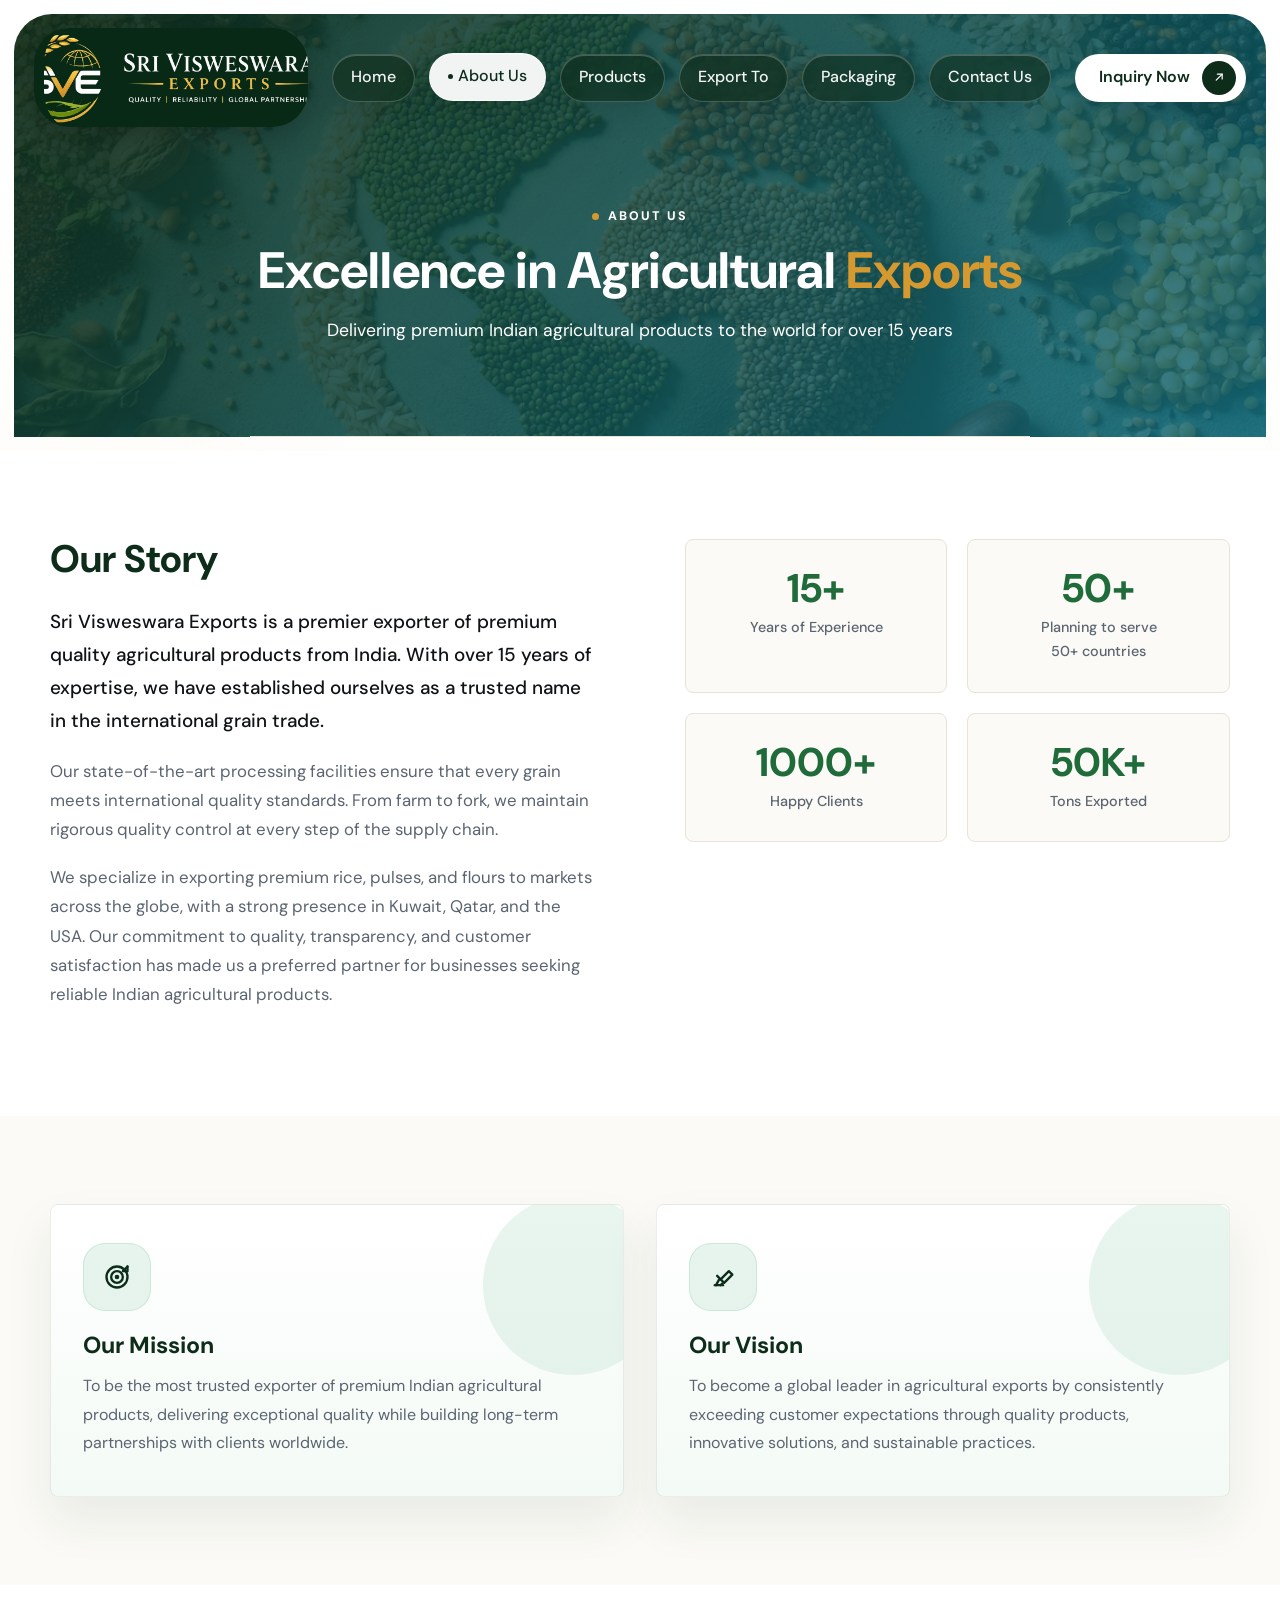
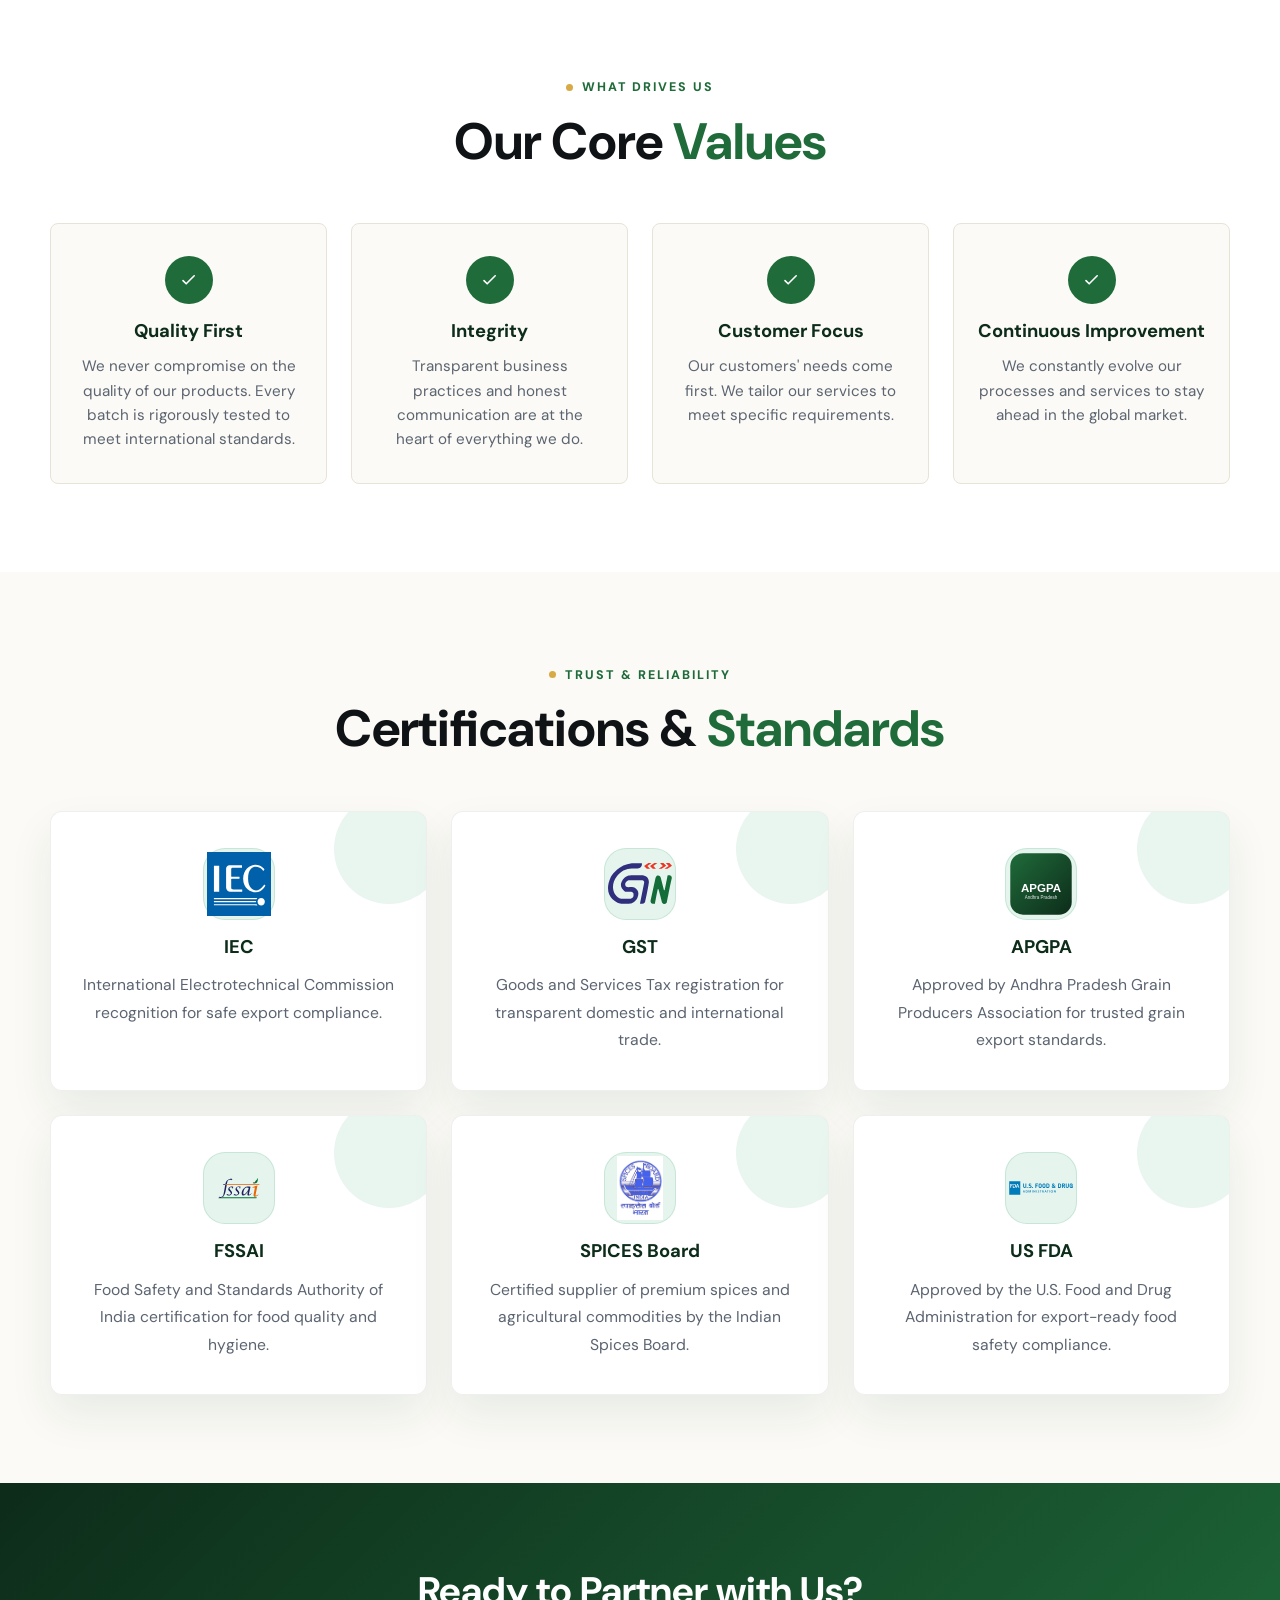
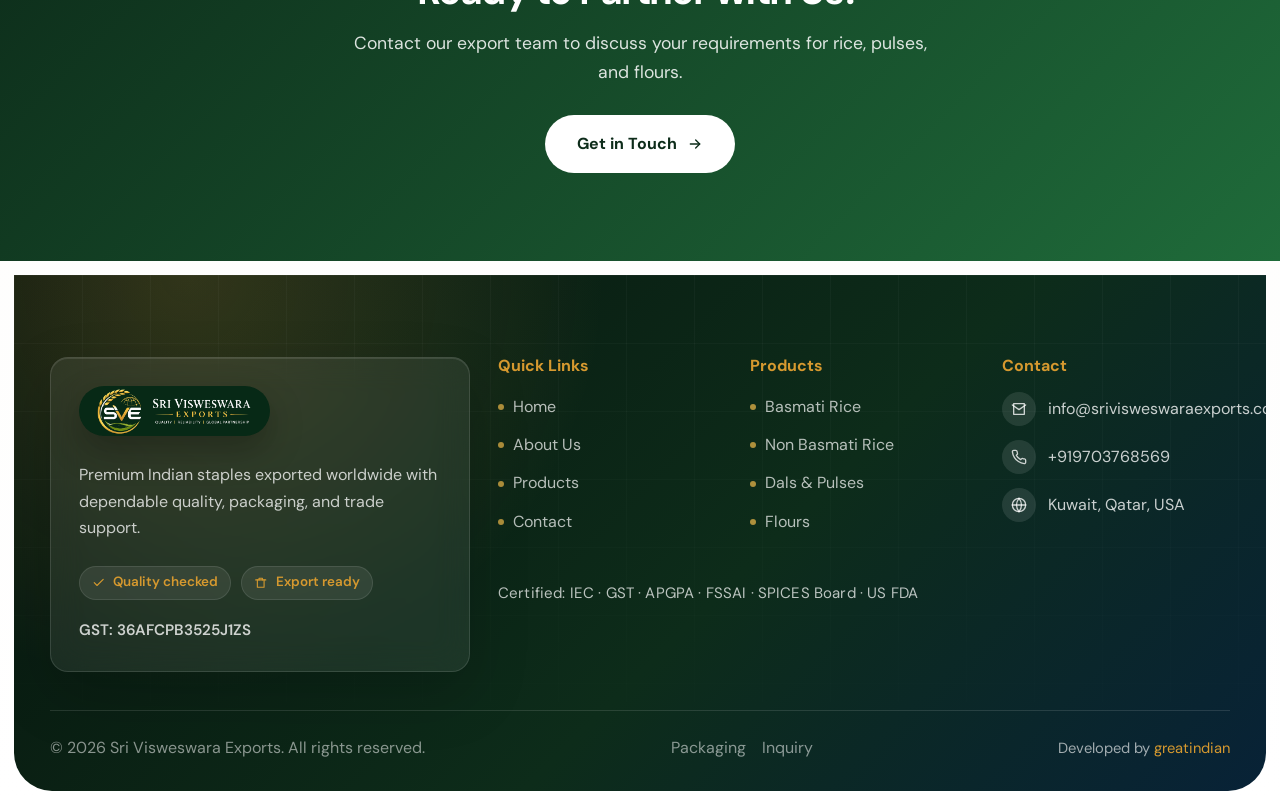
==== commit 3741d366: "sri update in name" ====
--- a/about.html
+++ b/about.html
@@ -239,7 +239,7 @@
                     <div class="footer-links">
                         <h4>Contact</h4>
                         <div class="footer-contact-list">
-                            <div class="footer-contact-item"><span class="footer-contact-icon"><svg class="icon-svg" viewBox="0 0 24 24" aria-hidden="true"><path d="M4 4h16v16H4z"/><path d="m22 6-10 7L2 6"/></svg></span><a href="mailto:info@visweswaraexports.com">info@visweswaraexports.com</a></div>
+                            <div class="footer-contact-item"><span class="footer-contact-icon"><svg class="icon-svg" viewBox="0 0 24 24" aria-hidden="true"><path d="M4 4h16v16H4z"/><path d="m22 6-10 7L2 6"/></svg></span><a href="mailto:info@srivisweswaraexports.com">info@srivisweswaraexports.com</a></div>
                             <div class="footer-contact-item"><span class="footer-contact-icon"><svg class="icon-svg" viewBox="0 0 24 24" aria-hidden="true"><path d="M22 16.9v3a2 2 0 0 1-2.2 2 19.8 19.8 0 0 1-8.6-3.1 19.5 19.5 0 0 1-6-6A19.8 19.8 0 0 1 2.1 4.2 2 2 0 0 1 4.1 2h3a2 2 0 0 1 2 1.7c.1.9.3 1.7.6 2.5a2 2 0 0 1-.5 2.1L8 9.5a16 16 0 0 0 6.5 6.5l1.2-1.2a2 2 0 0 1 2.1-.5c.8.3 1.6.5 2.5.6a2 2 0 0 1 1.7 2Z"/></svg></span><a href="tel:+919703768569">+919703768569</a></div>
                             <div class="footer-contact-item"><span class="footer-contact-icon"><svg class="icon-svg" viewBox="0 0 24 24" aria-hidden="true"><circle cx="12" cy="12" r="10"/><path d="M2 12h20"/><path d="M12 2a15.3 15.3 0 0 1 0 20"/><path d="M12 2a15.3 15.3 0 0 0 0 20"/></svg></span><span>Kuwait, Qatar, USA</span></div>
                         </div>
--- a/styles.css
+++ b/styles.css
@@ -1802,8 +1802,8 @@
 }
 
 .footer .logo-mark {
-    width: 64px;
-    height: 64px;
+    width: 191px;
+    height: 50px;
     box-shadow: 0 14px 34px rgba(0, 0, 0, 0.28);
 }
 
@@ -2212,8 +2212,8 @@
     }
 
     .logo-mark {
-        width: 60px;
-        height: 60px;
+        width: 191px;
+        height: 50px;
     }
 
     .nav-cta {
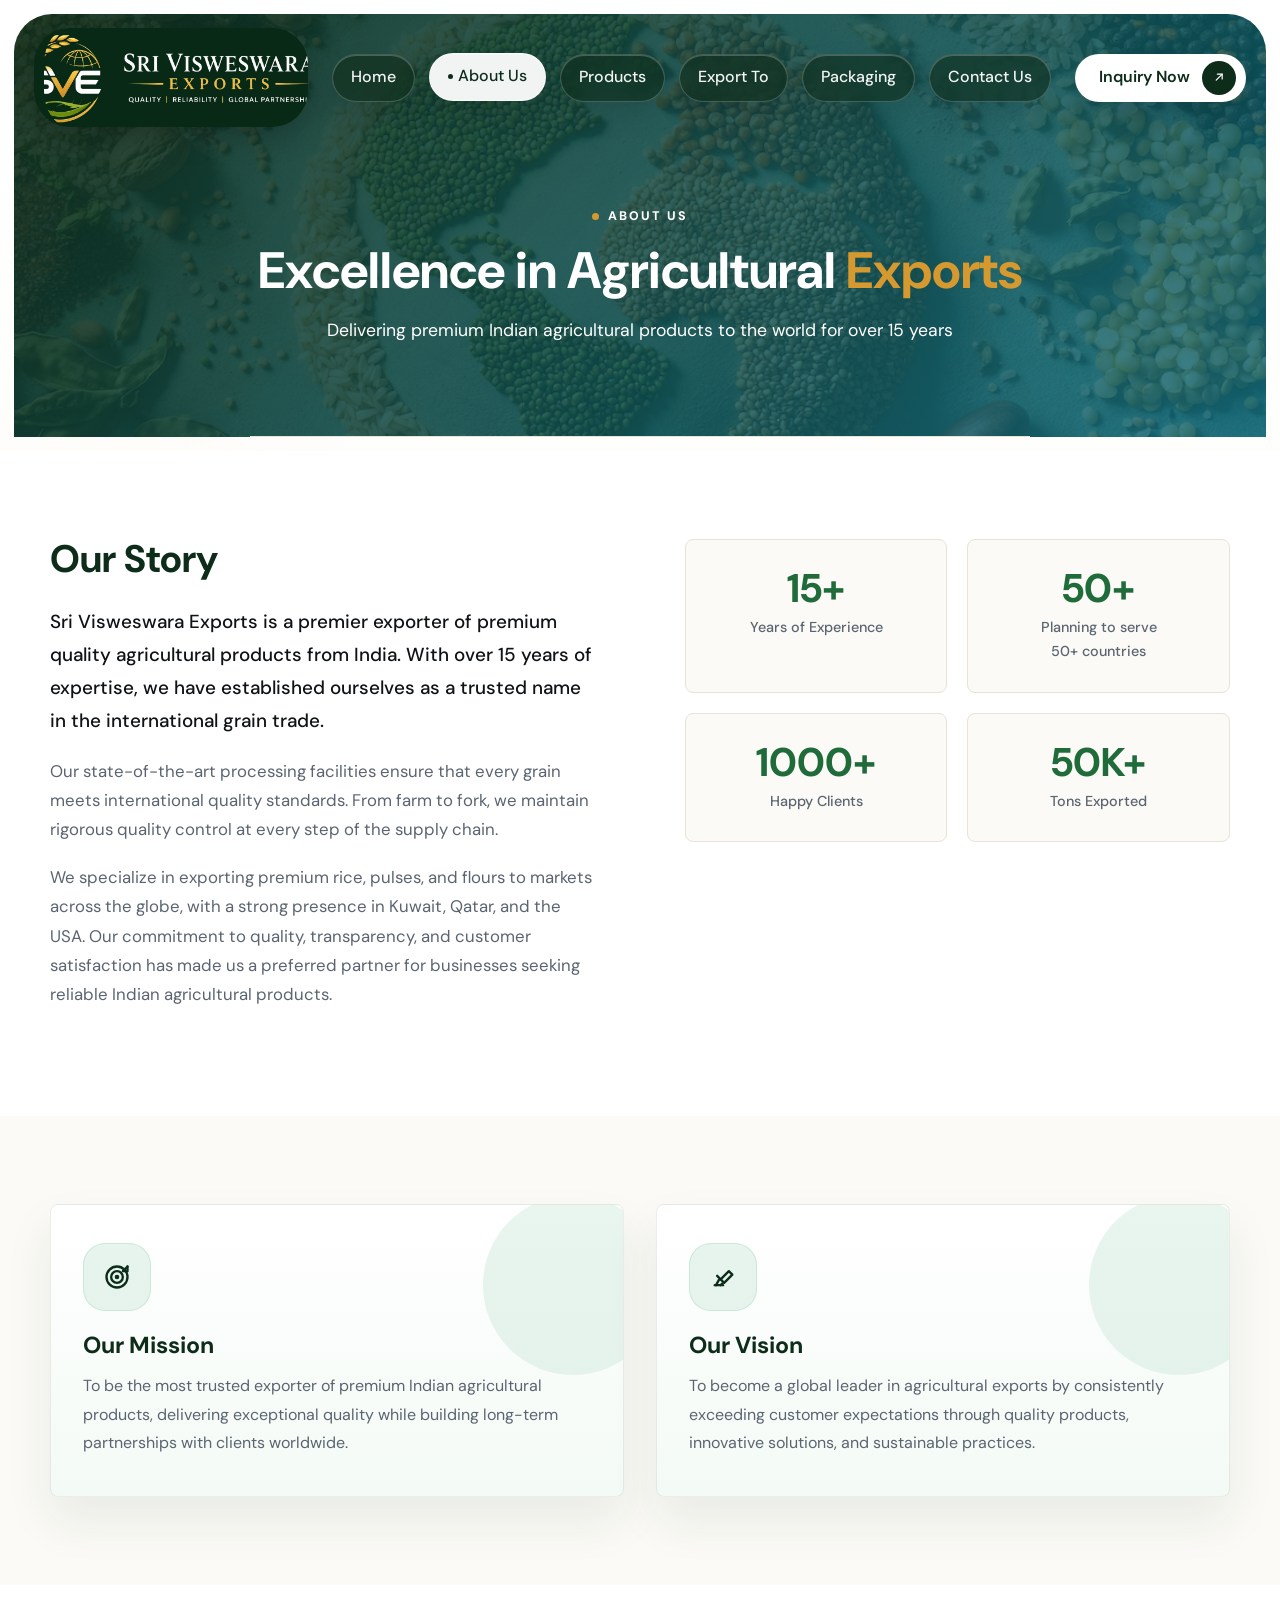
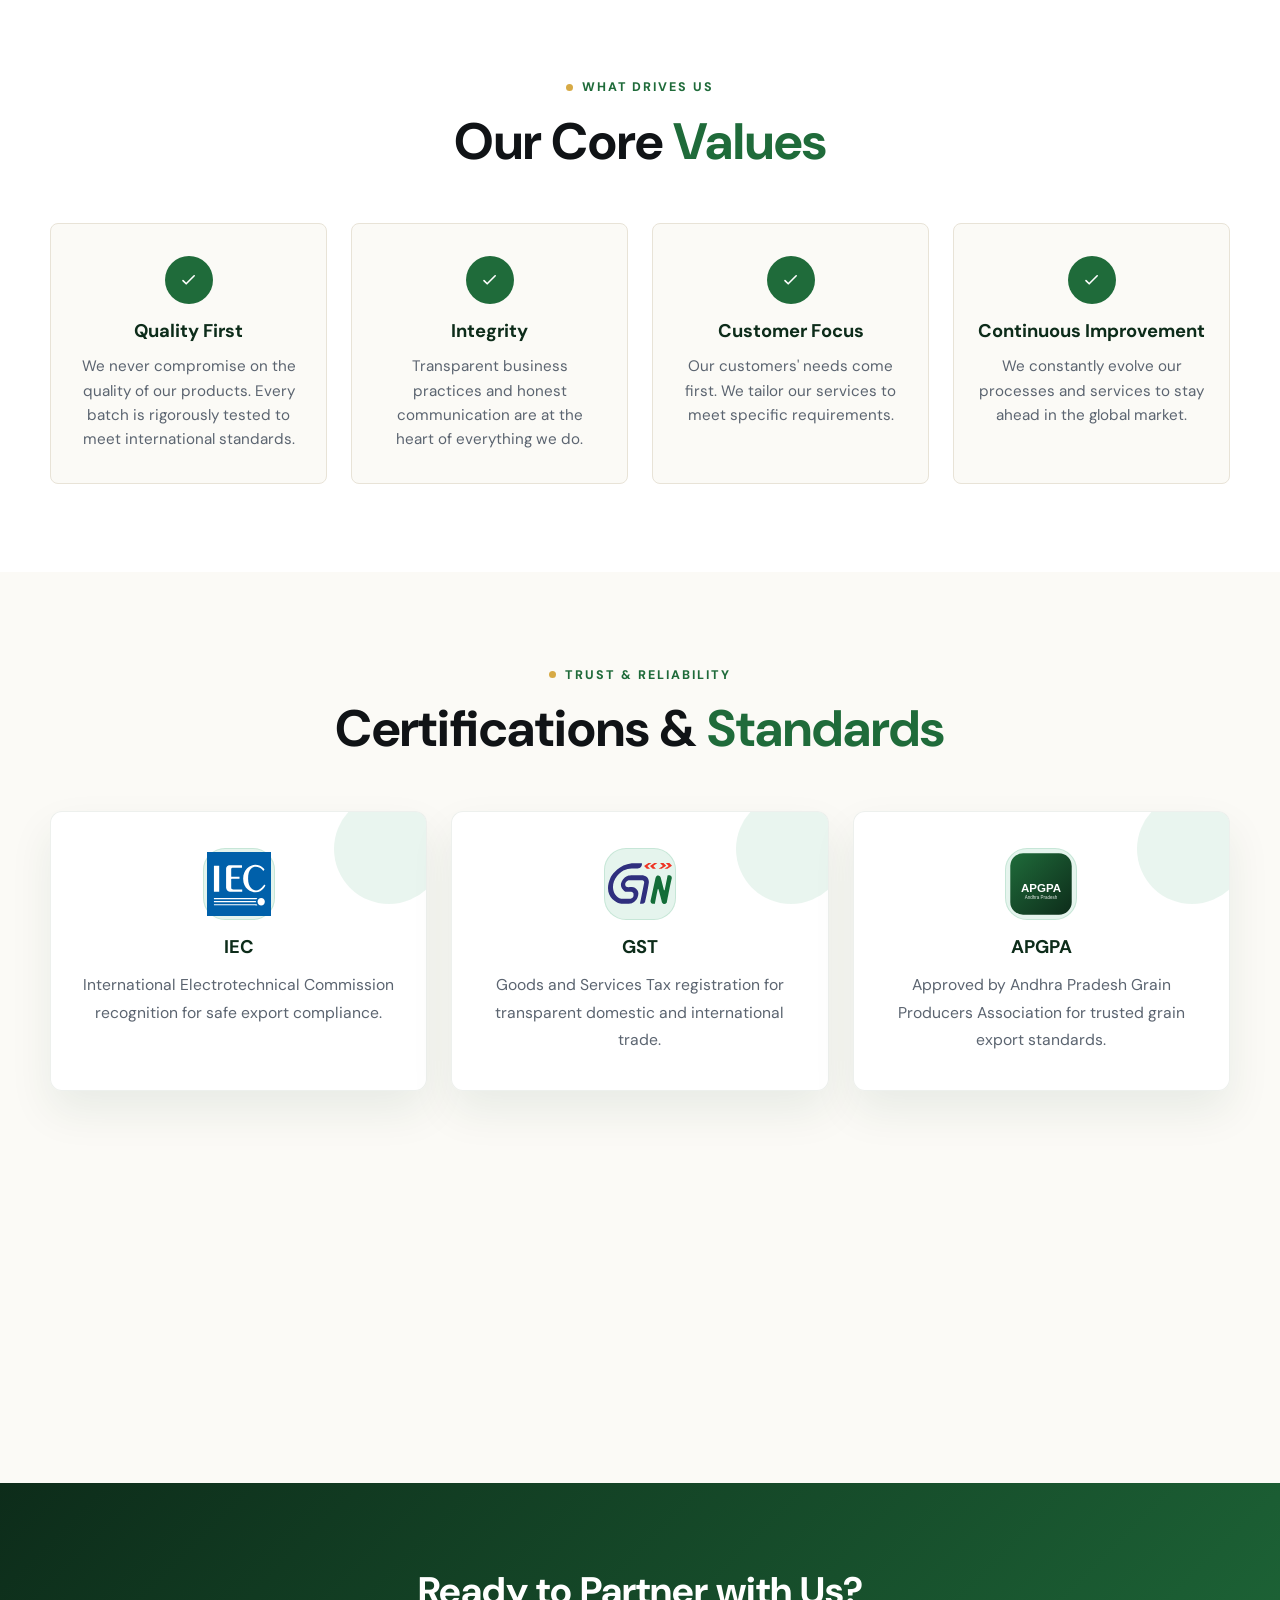
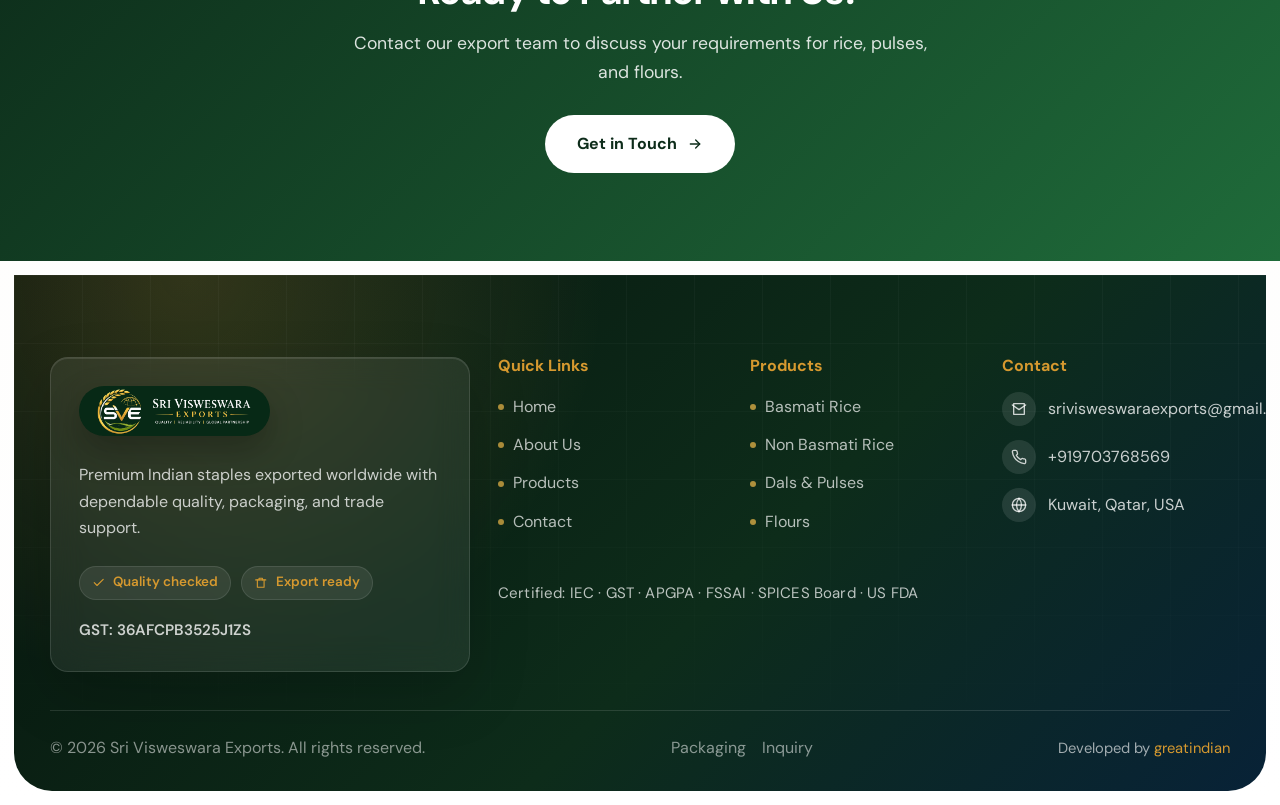
==== commit 29811f6f: "email update to gmail" ====
--- a/about.html
+++ b/about.html
@@ -239,7 +239,7 @@
                     <div class="footer-links">
                         <h4>Contact</h4>
                         <div class="footer-contact-list">
-                            <div class="footer-contact-item"><span class="footer-contact-icon"><svg class="icon-svg" viewBox="0 0 24 24" aria-hidden="true"><path d="M4 4h16v16H4z"/><path d="m22 6-10 7L2 6"/></svg></span><a href="mailto:info@srivisweswaraexports.com">info@srivisweswaraexports.com</a></div>
+                            <div class="footer-contact-item"><span class="footer-contact-icon"><svg class="icon-svg" viewBox="0 0 24 24" aria-hidden="true"><path d="M4 4h16v16H4z"/><path d="m22 6-10 7L2 6"/></svg></span><a href="mailto:srivisweswaraexports@gmail.com">srivisweswaraexports@gmail.com</a></div>
                             <div class="footer-contact-item"><span class="footer-contact-icon"><svg class="icon-svg" viewBox="0 0 24 24" aria-hidden="true"><path d="M22 16.9v3a2 2 0 0 1-2.2 2 19.8 19.8 0 0 1-8.6-3.1 19.5 19.5 0 0 1-6-6A19.8 19.8 0 0 1 2.1 4.2 2 2 0 0 1 4.1 2h3a2 2 0 0 1 2 1.7c.1.9.3 1.7.6 2.5a2 2 0 0 1-.5 2.1L8 9.5a16 16 0 0 0 6.5 6.5l1.2-1.2a2 2 0 0 1 2.1-.5c.8.3 1.6.5 2.5.6a2 2 0 0 1 1.7 2Z"/></svg></span><a href="tel:+919703768569">+919703768569</a></div>
                             <div class="footer-contact-item"><span class="footer-contact-icon"><svg class="icon-svg" viewBox="0 0 24 24" aria-hidden="true"><circle cx="12" cy="12" r="10"/><path d="M2 12h20"/><path d="M12 2a15.3 15.3 0 0 1 0 20"/><path d="M12 2a15.3 15.3 0 0 0 0 20"/></svg></span><span>Kuwait, Qatar, USA</span></div>
                         </div>
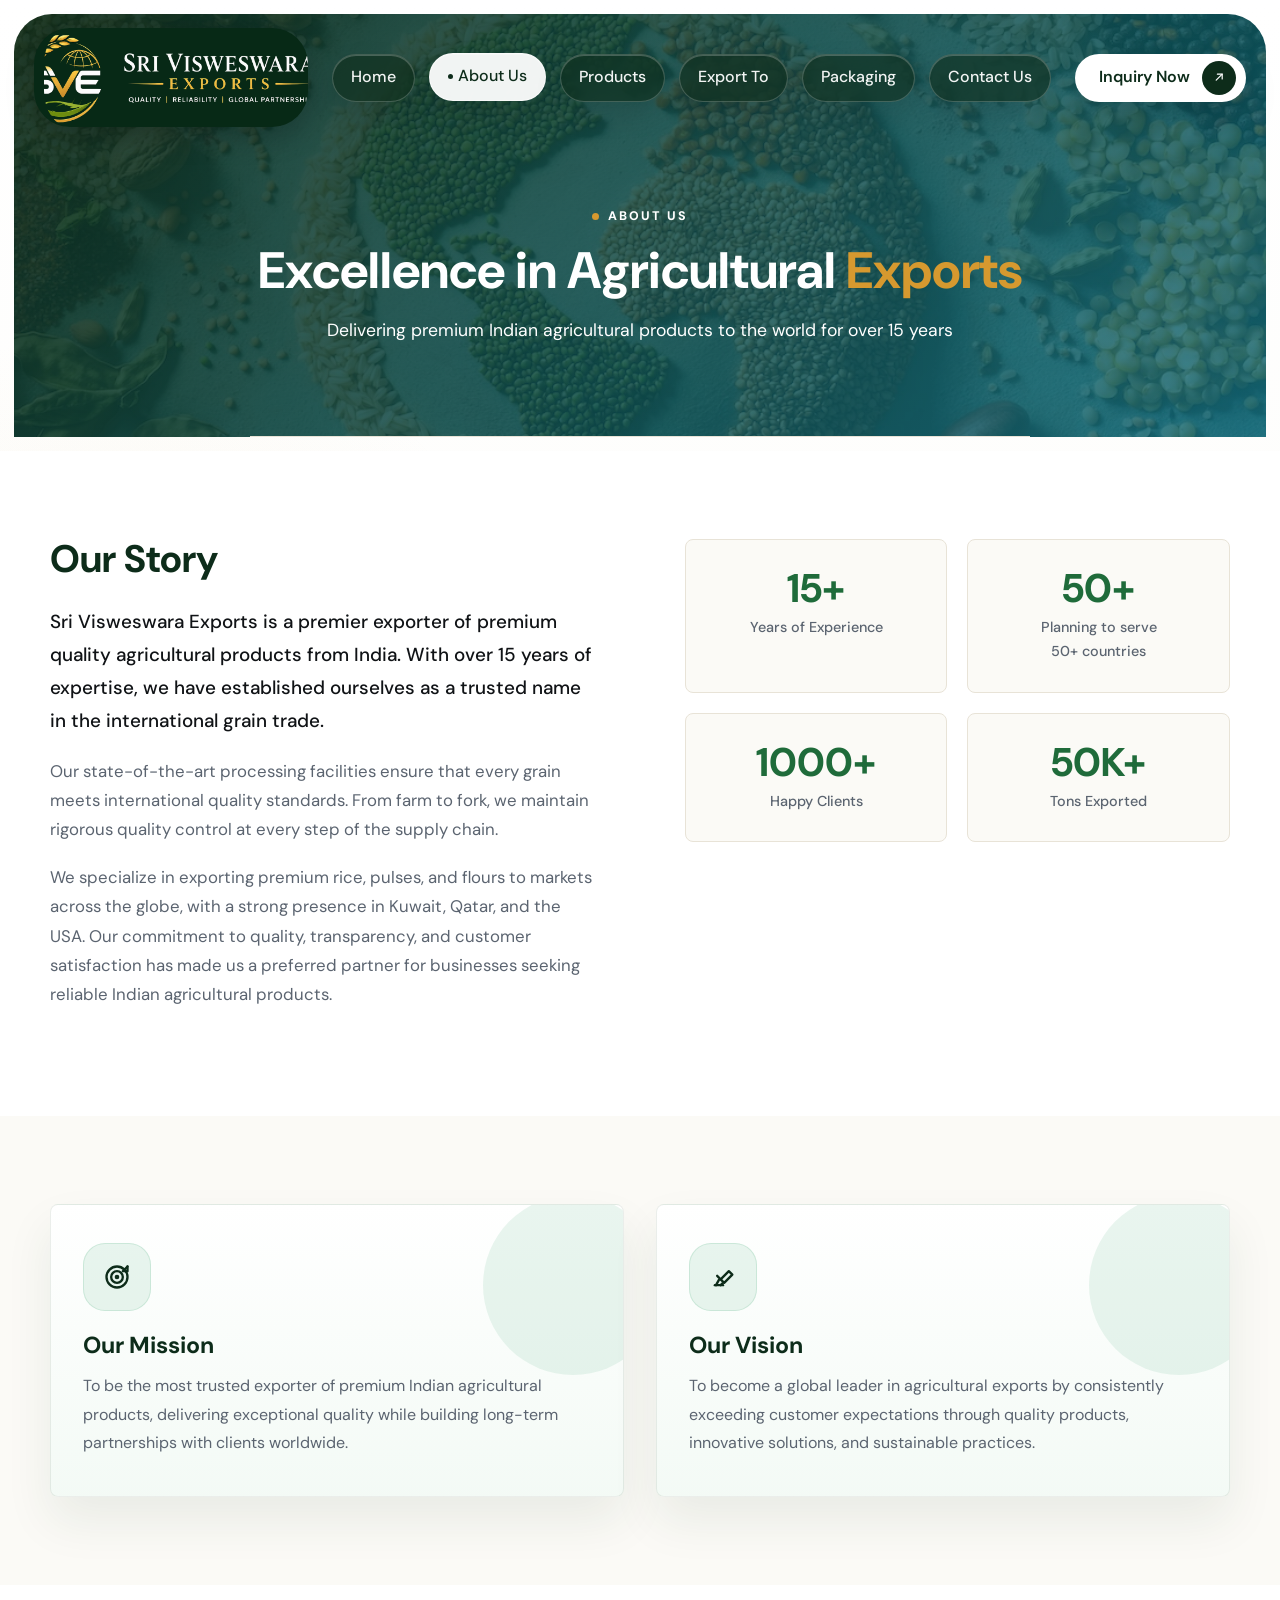
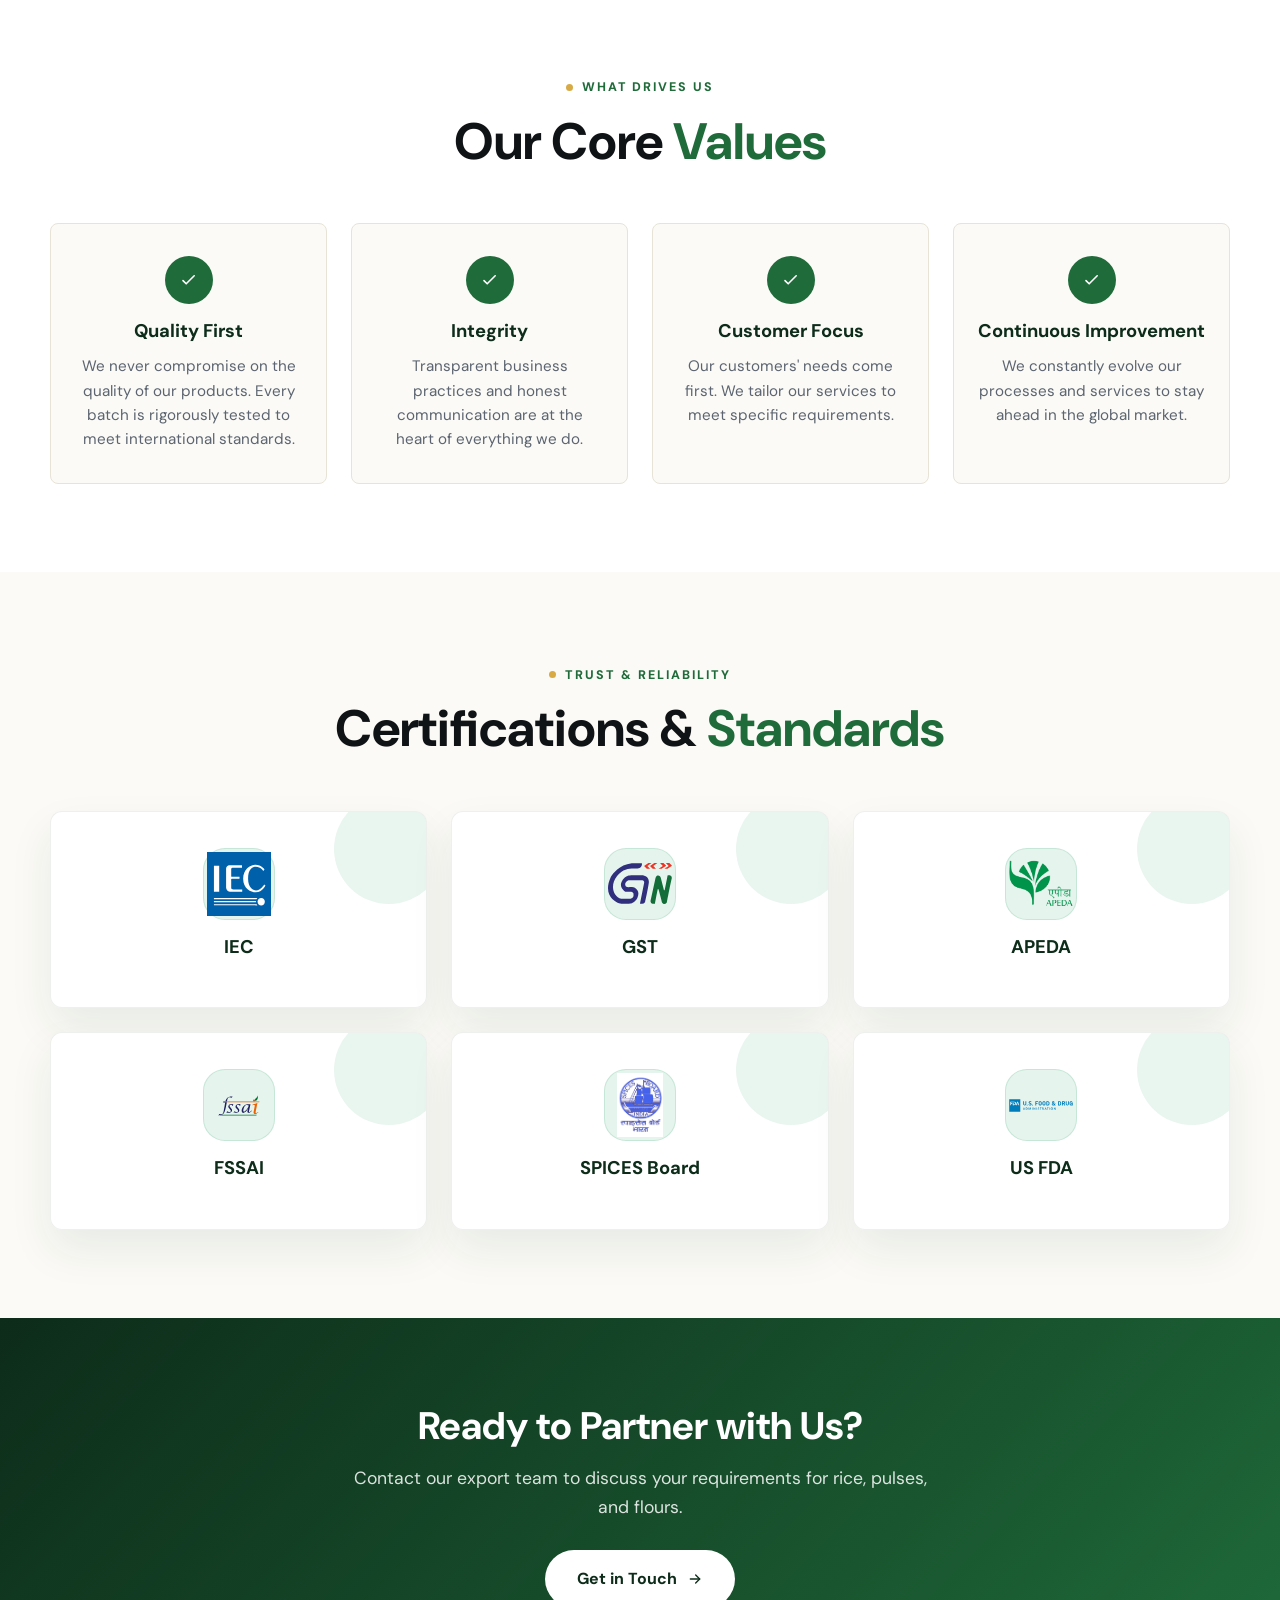
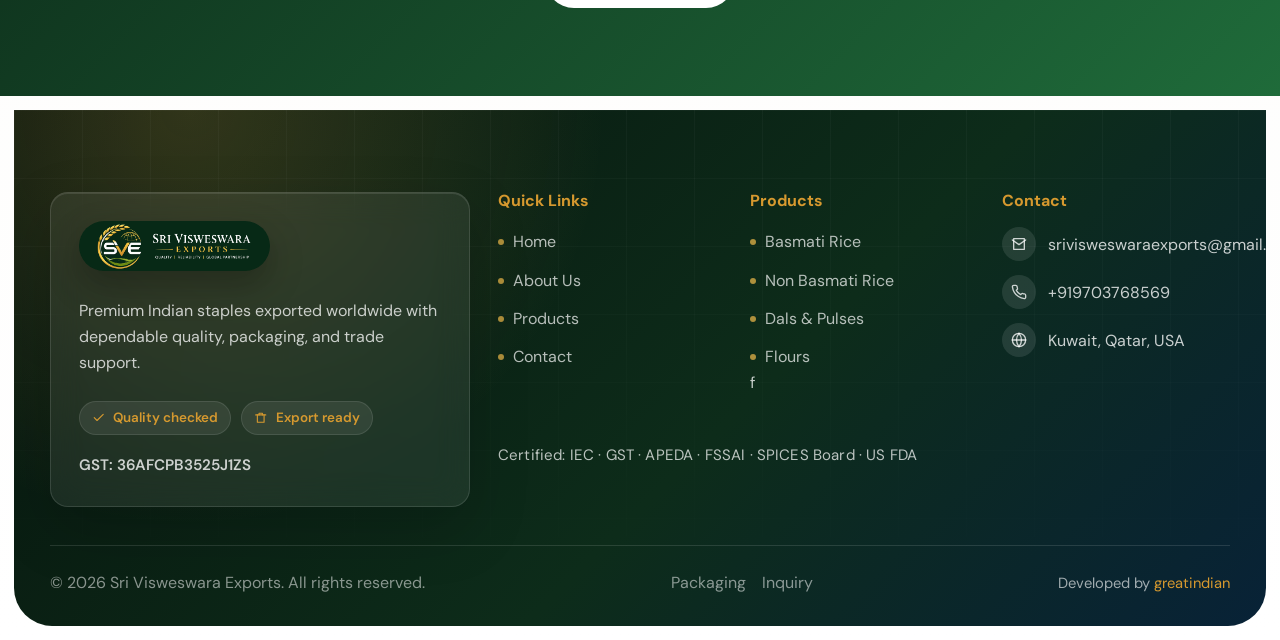
==== commit b64f45a7: "APGPA to APEDA update" ====
--- a/about.html
+++ b/about.html
@@ -158,32 +158,32 @@
                     <div class="cert-card">
                         <div class="cert-icon"><img src="images/iec-logo.svg" alt="IEC"></div>
                         <h3>IEC</h3>
-                        <p>International Electrotechnical Commission recognition for safe export compliance.</p>
+
                     </div>
                     <div class="cert-card">
                         <div class="cert-icon"><img src="images/gst-logo.svg" alt="GST"></div>
                         <h3>GST</h3>
-                        <p>Goods and Services Tax registration for transparent domestic and international trade.</p>
-                    </div>
-                    <div class="cert-card">
-                        <div class="cert-icon"><img src="images/apgpa-logo.svg" alt="APGPA"></div>
-                        <h3>APGPA</h3>
-                        <p>Approved by Andhra Pradesh Grain Producers Association for trusted grain export standards.</p>
+
+                    </div>
+                    <div class="cert-card">
+                        <div class="cert-icon"><img src="images/apeda-logo.png" alt="APEDA"></div>
+                        <h3>APEDA</h3>
+
                     </div>
                     <div class="cert-card">
                         <div class="cert-icon"><img src="images/fssai-logo.svg" alt="FSSAI"></div>
                         <h3>FSSAI</h3>
-                        <p>Food Safety and Standards Authority of India certification for food quality and hygiene.</p>
+
                     </div>
                     <div class="cert-card">
                         <div class="cert-icon"><img src="images/spices-board-logo.png" alt="SPices Board"></div>
                         <h3>SPICES Board</h3>
-                        <p>Certified supplier of premium spices and agricultural commodities by the Indian Spices Board.</p>
+
                     </div>
                     <div class="cert-card">
                         <div class="cert-icon"><img src="images/fda-logo.svg" alt="US FDA"></div>
                         <h3>US FDA</h3>
-                        <p>Approved by the U.S. Food and Drug Administration for export-ready food safety compliance.</p>
+
                     </div>
                 </div>
             </div>
@@ -234,7 +234,7 @@
                             <li><a href="products.html#non-basmati">Non Basmati Rice</a></li>
                             <li><a href="products.html#dals">Dals & Pulses</a></li>
                             <li><a href="products.html#flours">Flours</a></li>
-                        </ul>
+                        </ul>f
                     </div>
                     <div class="footer-links">
                         <h4>Contact</h4>
@@ -244,7 +244,7 @@
                             <div class="footer-contact-item"><span class="footer-contact-icon"><svg class="icon-svg" viewBox="0 0 24 24" aria-hidden="true"><circle cx="12" cy="12" r="10"/><path d="M2 12h20"/><path d="M12 2a15.3 15.3 0 0 1 0 20"/><path d="M12 2a15.3 15.3 0 0 0 0 20"/></svg></span><span>Kuwait, Qatar, USA</span></div>
                         </div>
                     </div>
-                    <p class="footer-certifications">Certified: IEC · GST · APGPA · FSSAI · SPICES Board · US FDA</p>
+                    <p class="footer-certifications">Certified: IEC · GST · APEDA · FSSAI · SPICES Board · US FDA</p>
                 </div>
             </div>
             <div class="footer-bottom">
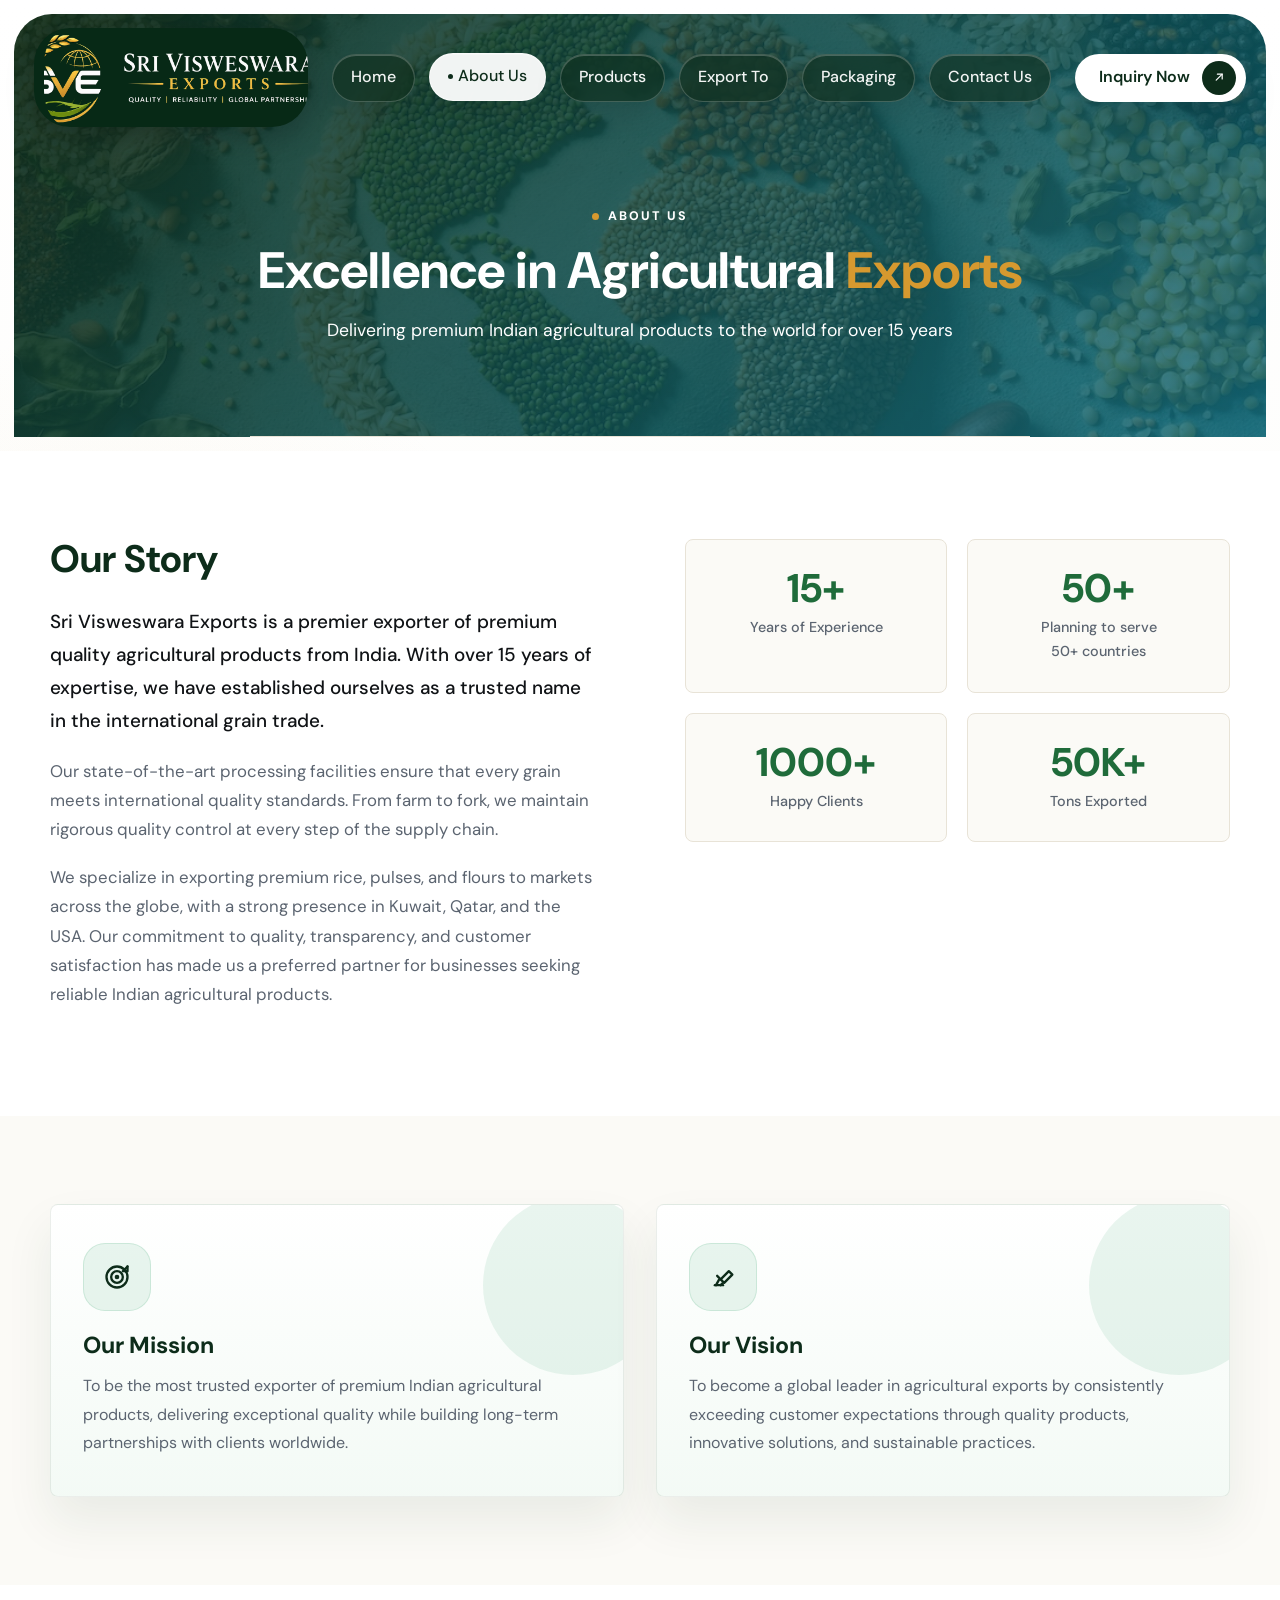
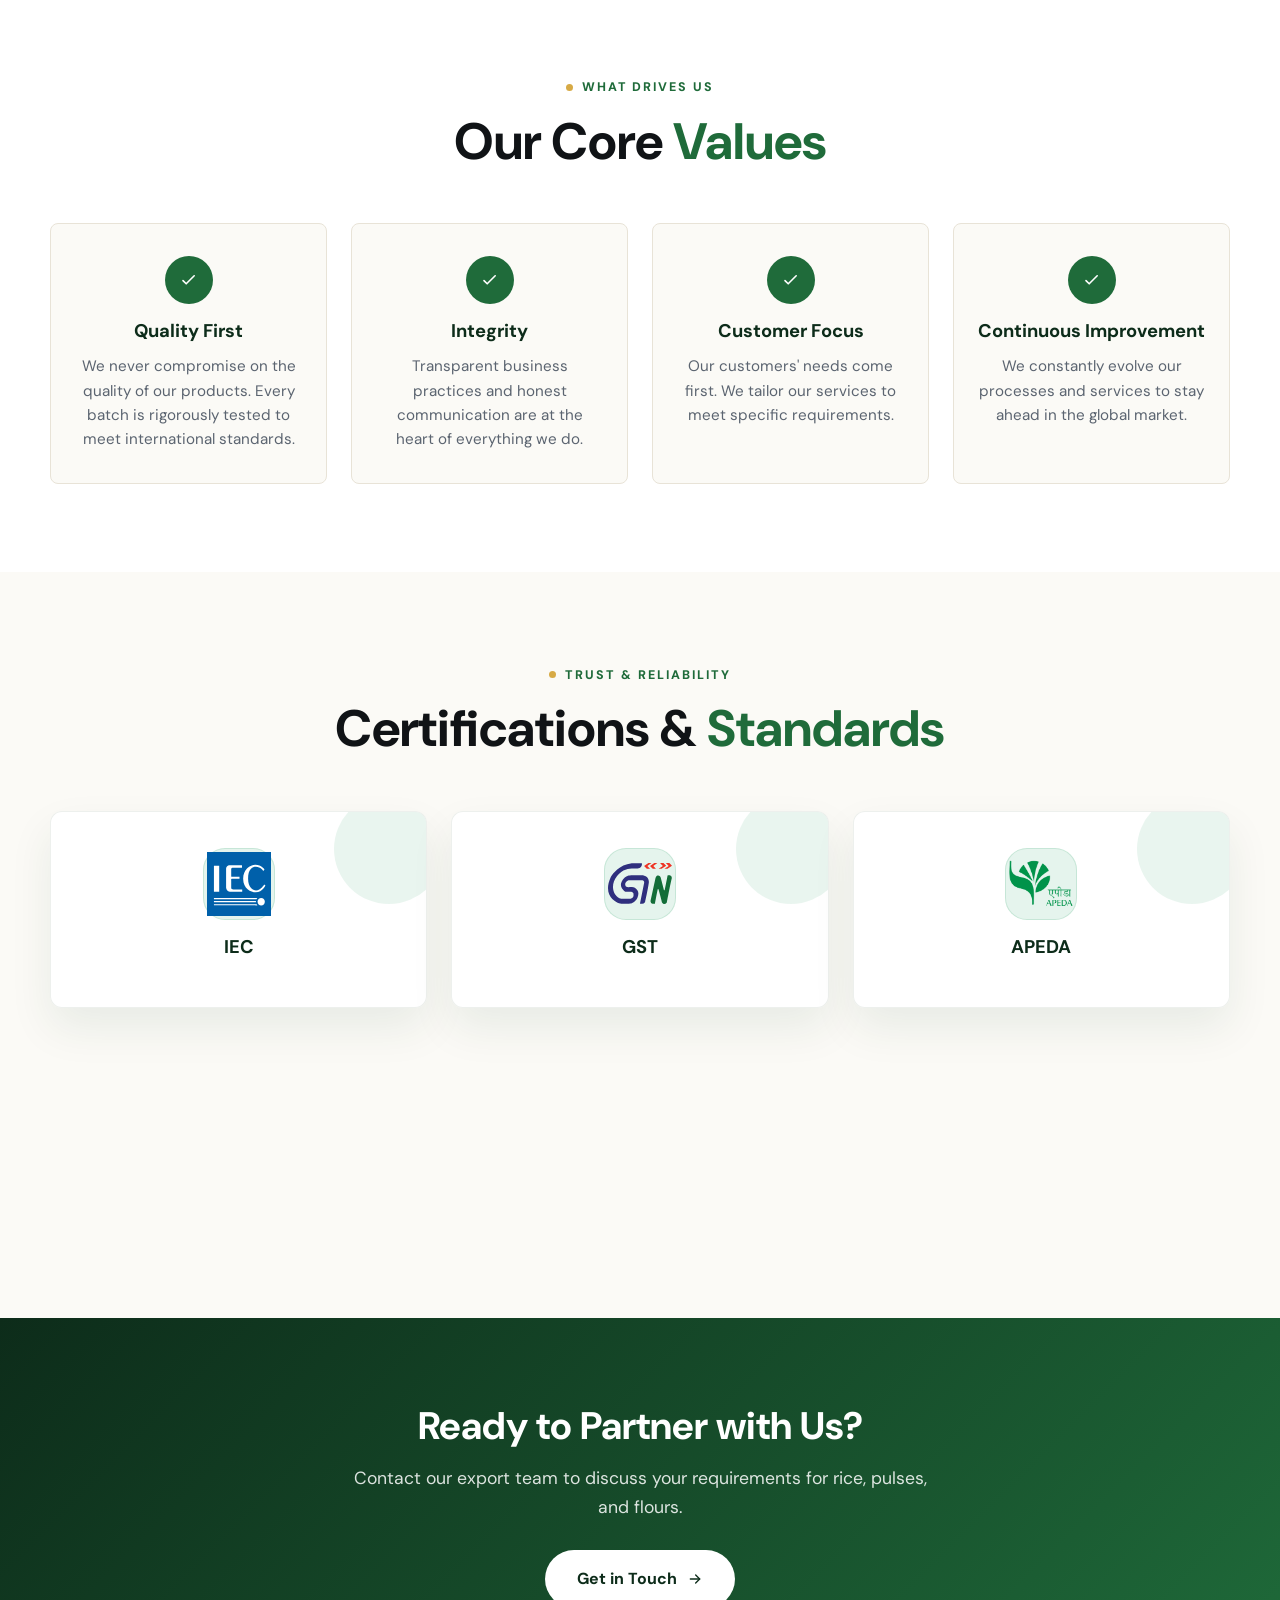
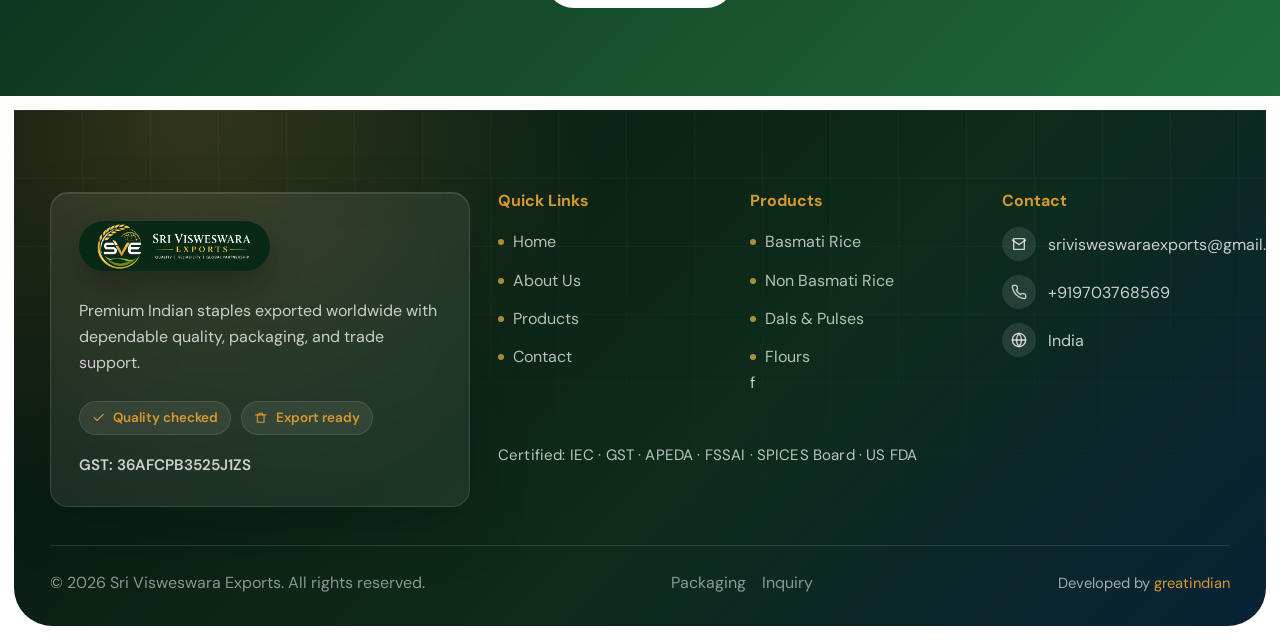
==== commit 9f99c0ec: "Kuwait, Qatar, USA to India" ====
--- a/about.html
+++ b/about.html
@@ -22,7 +22,7 @@
                 <li><a href="about.html" class="nav-link active">About Us</a></li>
                 <li><a href="products.html" class="nav-link">Products</a></li>
                 <li><a href="index.html#exports" class="nav-link">Export To</a></li>
-                <li><a href="products.html#packaging" class="nav-link">Packaging</a></li>
+                <li><a href="packaging.html" class="nav-link">Packaging</a></li>
                 <li><a href="contact.html" class="nav-link">Contact Us</a></li>
             </ul>
             <div class="nav-actions">
@@ -241,7 +241,7 @@
                         <div class="footer-contact-list">
                             <div class="footer-contact-item"><span class="footer-contact-icon"><svg class="icon-svg" viewBox="0 0 24 24" aria-hidden="true"><path d="M4 4h16v16H4z"/><path d="m22 6-10 7L2 6"/></svg></span><a href="mailto:srivisweswaraexports@gmail.com">srivisweswaraexports@gmail.com</a></div>
                             <div class="footer-contact-item"><span class="footer-contact-icon"><svg class="icon-svg" viewBox="0 0 24 24" aria-hidden="true"><path d="M22 16.9v3a2 2 0 0 1-2.2 2 19.8 19.8 0 0 1-8.6-3.1 19.5 19.5 0 0 1-6-6A19.8 19.8 0 0 1 2.1 4.2 2 2 0 0 1 4.1 2h3a2 2 0 0 1 2 1.7c.1.9.3 1.7.6 2.5a2 2 0 0 1-.5 2.1L8 9.5a16 16 0 0 0 6.5 6.5l1.2-1.2a2 2 0 0 1 2.1-.5c.8.3 1.6.5 2.5.6a2 2 0 0 1 1.7 2Z"/></svg></span><a href="tel:+919703768569">+919703768569</a></div>
-                            <div class="footer-contact-item"><span class="footer-contact-icon"><svg class="icon-svg" viewBox="0 0 24 24" aria-hidden="true"><circle cx="12" cy="12" r="10"/><path d="M2 12h20"/><path d="M12 2a15.3 15.3 0 0 1 0 20"/><path d="M12 2a15.3 15.3 0 0 0 0 20"/></svg></span><span>Kuwait, Qatar, USA</span></div>
+                            <div class="footer-contact-item"><span class="footer-contact-icon"><svg class="icon-svg" viewBox="0 0 24 24" aria-hidden="true"><circle cx="12" cy="12" r="10"/><path d="M2 12h20"/><path d="M12 2a15.3 15.3 0 0 1 0 20"/><path d="M12 2a15.3 15.3 0 0 0 0 20"/></svg></span><span>India</span></div>
                         </div>
                     </div>
                     <p class="footer-certifications">Certified: IEC · GST · APEDA · FSSAI · SPICES Board · US FDA</p>
@@ -250,7 +250,7 @@
             <div class="footer-bottom">
                 <p>&copy; 2026 Sri Visweswara Exports. All rights reserved.</p>
                 <div class="footer-bottom-links">
-                    <a href="products.html#packaging">Packaging</a>
+                    <a href="packaging.html">Packaging</a>
                     <a href="contact.html">Inquiry</a>
                 </div>
                 <p class="footer-developed">Developed by <a href="https://webdesign.greatindian.net" target="_blank" rel="noopener">greatindian</a></p>
--- a/styles.css
+++ b/styles.css
@@ -1338,6 +1338,233 @@
     transform: translateY(-2px);
 }
 
+.home-spices {
+    margin-top: 76px;
+}
+
+.home-spices-header {
+    margin-bottom: 34px;
+}
+
+.spice-tiles {
+    display: grid;
+    grid-template-columns: repeat(4, minmax(0, 1fr));
+    gap: 24px;
+}
+
+.spice-tile {
+    --spice-accent: var(--green-700);
+    overflow: hidden;
+    display: flex;
+    min-height: 100%;
+    flex-direction: column;
+    border: 1px solid rgba(16, 19, 22, 0.11);
+    border-radius: 8px;
+    background: #fffaf0;
+    box-shadow: var(--shadow-sm);
+    transition: transform var(--transition), box-shadow var(--transition), border-color var(--transition);
+}
+
+.spice-tile:hover {
+    transform: translateY(-6px);
+    border-color: var(--spice-accent);
+    box-shadow: var(--shadow-md);
+}
+
+.spice-tile h3 {
+    min-height: 64px;
+    display: grid;
+    place-items: center;
+    padding: 0 12px;
+    color: var(--white);
+    background: linear-gradient(180deg, var(--spice-accent), var(--spice-accent));
+    font-size: clamp(1rem, 1.55vw, 1.34rem);
+    font-weight: 800;
+    letter-spacing: 0;
+    text-align: center;
+    text-transform: uppercase;
+}
+
+.spice-tile-image {
+    width: 100%;
+    aspect-ratio: 1.06;
+    object-fit: cover;
+    transition: transform var(--transition-slow), filter var(--transition);
+}
+
+.spice-tile:hover .spice-tile-image {
+    transform: scale(1.04);
+    filter: saturate(1.08) contrast(1.03);
+}
+
+.spice-tile-body {
+    display: flex;
+    flex: 1;
+    flex-direction: column;
+    padding: 20px 18px 18px;
+    background:
+        linear-gradient(180deg, rgba(255, 250, 240, 0.92), rgba(251, 250, 246, 0.98)),
+        var(--paper);
+}
+
+.spice-tile-body p {
+    min-height: 82px;
+    color: var(--ink);
+    font-size: 0.98rem;
+    font-weight: 500;
+    line-height: 1.52;
+    text-align: center;
+}
+
+.spice-benefits {
+    display: grid;
+    grid-template-columns: repeat(3, minmax(0, 1fr));
+    gap: 10px;
+    margin-top: auto;
+    padding-top: 18px;
+}
+
+.spice-benefits span {
+    min-width: 0;
+    display: grid;
+    justify-items: center;
+    gap: 7px;
+    color: var(--ink);
+    font-size: 0.68rem;
+    font-weight: 900;
+    line-height: 1.12;
+    text-align: center;
+    text-transform: uppercase;
+}
+
+.spice-benefits .icon-svg {
+    width: 46px;
+    height: 46px;
+    padding: 10px;
+    border: 1.5px solid var(--spice-accent);
+    border-radius: 50%;
+    color: var(--spice-accent);
+    background: rgba(255, 255, 255, 0.5);
+}
+
+.spice-quote-link {
+    min-height: 44px;
+    margin-top: 18px;
+    padding: 0 16px;
+    border: 1px solid color-mix(in srgb, var(--spice-accent) 24%, transparent);
+    border-radius: 999px;
+    color: var(--spice-accent);
+    background: rgba(255, 255, 255, 0.72);
+    font-weight: 800;
+    display: inline-flex;
+    align-items: center;
+    justify-content: center;
+    gap: 6px;
+}
+
+.spice-quote-link:hover {
+    color: var(--white);
+    background: var(--spice-accent);
+    transform: translateY(-2px);
+}
+
+.spice-quote-link .icon-svg {
+    width: 18px;
+    height: 18px;
+}
+
+.spice-tile-chilli {
+    --spice-accent: #b91816;
+}
+
+.spice-tile-turmeric {
+    --spice-accent: #d99a00;
+}
+
+.spice-tile-coriander {
+    --spice-accent: #4f7516;
+}
+
+.spice-tile-cumin {
+    --spice-accent: #7b3f0b;
+}
+
+.spice-footer-notes {
+    display: grid;
+    grid-template-columns: minmax(0, 1fr) auto;
+    align-items: center;
+    gap: 18px 28px;
+    margin: 28px auto 0;
+    padding: 20px;
+    border: 1px solid rgba(215, 170, 69, 0.34);
+    border-radius: 8px;
+    color: var(--white);
+    background:
+        linear-gradient(135deg, rgba(13, 44, 26, 0.98), rgba(31, 107, 58, 0.92)),
+        var(--green-900);
+    box-shadow: var(--shadow-sm);
+}
+
+.spice-note-list {
+    display: flex;
+    flex-wrap: wrap;
+    gap: 12px;
+}
+
+.spice-note-list span {
+    display: inline-flex;
+    align-items: center;
+    gap: 10px;
+    min-height: 46px;
+    padding: 0 14px;
+    border: 1px solid rgba(255, 255, 255, 0.18);
+    border-radius: 999px;
+    background: rgba(255, 255, 255, 0.08);
+    font-weight: 700;
+    letter-spacing: 0;
+    text-transform: uppercase;
+}
+
+.spice-note-list .icon-svg {
+    width: 24px;
+    height: 24px;
+    color: var(--gold-soft);
+}
+
+.usfda-highlight {
+    display: grid;
+    grid-template-columns: auto minmax(0, 180px);
+    align-items: center;
+    gap: 14px;
+    padding: 10px 14px 10px 10px;
+    border-radius: 8px;
+    color: var(--green-900);
+    background: var(--white);
+    box-shadow: inset 0 0 0 1px rgba(215, 170, 69, 0.42);
+}
+
+.usfda-mark {
+    display: grid;
+    place-items: center;
+    width: 72px;
+    height: 72px;
+    border: 2px solid var(--gold);
+    border-radius: 50%;
+    color: var(--green-900);
+    background: #fff8e3;
+    font-size: 0.92rem;
+    font-weight: 900;
+    line-height: 1.05;
+    text-align: center;
+}
+
+.usfda-copy {
+    color: var(--green-900);
+    font-size: 0.9rem;
+    font-weight: 800;
+    line-height: 1.25;
+}
+
 .packaging-info {
     margin-top: 36px;
 }
@@ -1368,6 +1595,142 @@
     display: flex;
     flex-wrap: wrap;
     gap: 16px 30px;
+}
+
+.packaging-showcase,
+.packaging-gallery-section,
+.packaging-options-section {
+    padding: 88px 0;
+}
+
+.packaging-showcase,
+.packaging-options-section {
+    background: var(--white);
+}
+
+.packaging-gallery-section {
+    background: var(--paper);
+}
+
+.packaging-intro-grid {
+    display: grid;
+    grid-template-columns: minmax(0, 0.9fr) minmax(320px, 1.1fr);
+    gap: clamp(42px, 6vw, 80px);
+    align-items: center;
+}
+
+.packaging-intro-copy .section-title {
+    margin: 16px 0 22px;
+}
+
+.packaging-highlights {
+    display: grid;
+    gap: 14px;
+    margin: 30px 0 28px;
+}
+
+.packaging-highlight {
+    display: flex;
+    align-items: center;
+    gap: 14px;
+    color: var(--muted);
+    font-weight: 700;
+}
+
+.packaging-hero-art {
+    min-height: 520px;
+    display: grid;
+    place-items: center;
+    padding: clamp(18px, 3vw, 34px);
+    border-radius: 8px;
+    background:
+        linear-gradient(135deg, rgba(242, 223, 177, 0.42), rgba(219, 238, 240, 0.6)),
+        var(--paper);
+    box-shadow: var(--shadow-md);
+}
+
+.packaging-hero-art img {
+    width: min(100%, 760px);
+    max-height: 620px;
+    object-fit: contain;
+    filter: drop-shadow(0 18px 30px rgba(16, 19, 22, 0.12));
+}
+
+.packaging-gallery {
+    display: grid;
+    grid-template-columns: repeat(2, minmax(0, 1fr));
+    gap: 24px;
+}
+
+.packaging-sample {
+    overflow: hidden;
+    display: grid;
+    grid-template-rows: minmax(280px, auto) auto;
+    border: 1px solid rgba(16, 19, 22, 0.08);
+    border-radius: 8px;
+    background: var(--white);
+    box-shadow: var(--shadow-sm);
+    transition: transform var(--transition), box-shadow var(--transition), border-color var(--transition);
+}
+
+.packaging-sample:hover {
+    transform: translateY(-5px);
+    border-color: rgba(215, 170, 69, 0.55);
+    box-shadow: var(--shadow-md);
+}
+
+.packaging-sample img {
+    width: 100%;
+    height: 100%;
+    max-height: 620px;
+    object-fit: contain;
+    padding: 18px;
+    background:
+        linear-gradient(135deg, rgba(255, 255, 255, 0.92), rgba(251, 250, 246, 0.8)),
+        var(--paper);
+}
+
+.packaging-sample-wide img {
+    max-height: 760px;
+}
+
+.packaging-sample div {
+    padding: 22px 24px 24px;
+    border-top: 1px solid var(--line);
+}
+
+.packaging-sample h3,
+.packaging-option h3 {
+    color: var(--green-900);
+    font-size: 1.2rem;
+    margin-bottom: 10px;
+}
+
+.packaging-sample p,
+.packaging-option p {
+    color: var(--muted);
+}
+
+.packaging-options-grid {
+    display: grid;
+    grid-template-columns: repeat(3, minmax(0, 1fr));
+    gap: 24px;
+}
+
+.packaging-option {
+    min-height: 100%;
+    padding: 28px;
+    border: 1px solid var(--line);
+    border-radius: 8px;
+    background: var(--paper);
+    box-shadow: var(--shadow-sm);
+    transition: transform var(--transition), box-shadow var(--transition), border-color var(--transition);
+}
+
+.packaging-option:hover {
+    transform: translateY(-5px);
+    border-color: rgba(215, 170, 69, 0.55);
+    box-shadow: var(--shadow-md);
 }
 
 .exports {
@@ -2196,6 +2559,10 @@
         grid-template-columns: repeat(2, 1fr);
     }
 
+    .spice-tiles {
+        grid-template-columns: repeat(2, minmax(0, 1fr));
+    }
+
     .footer-grid {
         grid-template-columns: repeat(2, minmax(0, 1fr));
     }
@@ -2294,7 +2661,8 @@
     }
 
     .about-grid,
-    .contact-grid {
+    .contact-grid,
+    .packaging-intro-grid {
         grid-template-columns: 1fr;
     }
 
@@ -2323,7 +2691,8 @@
     }
 
     .exports-grid,
-    .footer-grid {
+    .footer-grid,
+    .packaging-gallery {
         grid-template-columns: 1fr;
     }
 
@@ -2395,8 +2764,63 @@
 
     .products-grid,
     .features-grid,
+    .packaging-options-grid,
     .form-row {
         grid-template-columns: 1fr;
+    }
+
+    .packaging-showcase,
+    .packaging-gallery-section,
+    .packaging-options-section {
+        padding: 70px 0;
+    }
+
+    .packaging-hero-art {
+        min-height: 0;
+        padding: 14px;
+    }
+
+    .packaging-sample {
+        grid-template-rows: auto auto;
+    }
+
+    .packaging-sample img {
+        max-height: 520px;
+        padding: 12px;
+    }
+
+    .home-spices {
+        margin-top: 54px;
+    }
+
+    .spice-tiles {
+        grid-template-columns: 1fr;
+    }
+
+    .spice-tile h3 {
+        min-height: 58px;
+    }
+
+    .spice-tile-image {
+        aspect-ratio: 1.32;
+    }
+
+    .spice-tile-body p {
+        min-height: 0;
+    }
+
+    .spice-footer-notes {
+        grid-template-columns: 1fr;
+        gap: 14px;
+    }
+
+    .spice-note-list {
+        display: grid;
+        grid-template-columns: 1fr;
+    }
+
+    .usfda-highlight {
+        grid-template-columns: auto 1fr;
     }
 
     .packaging-card,
